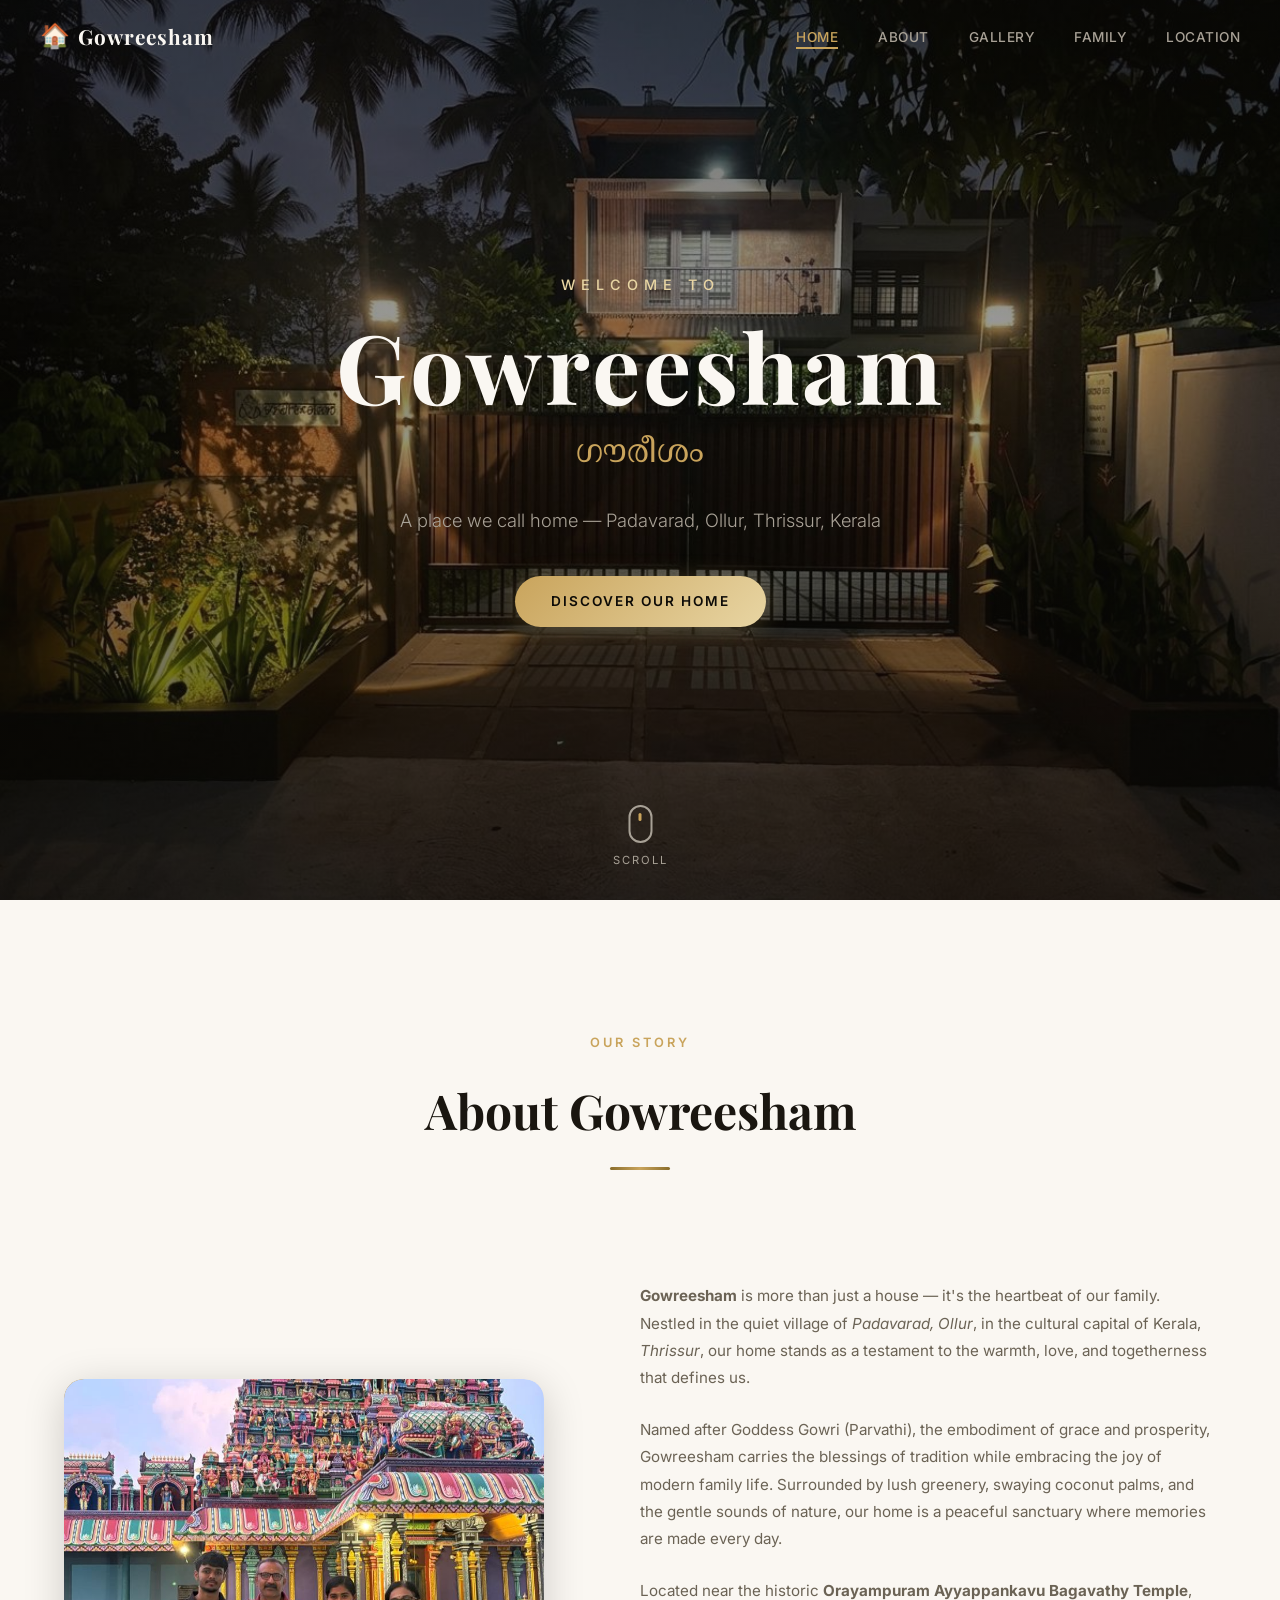
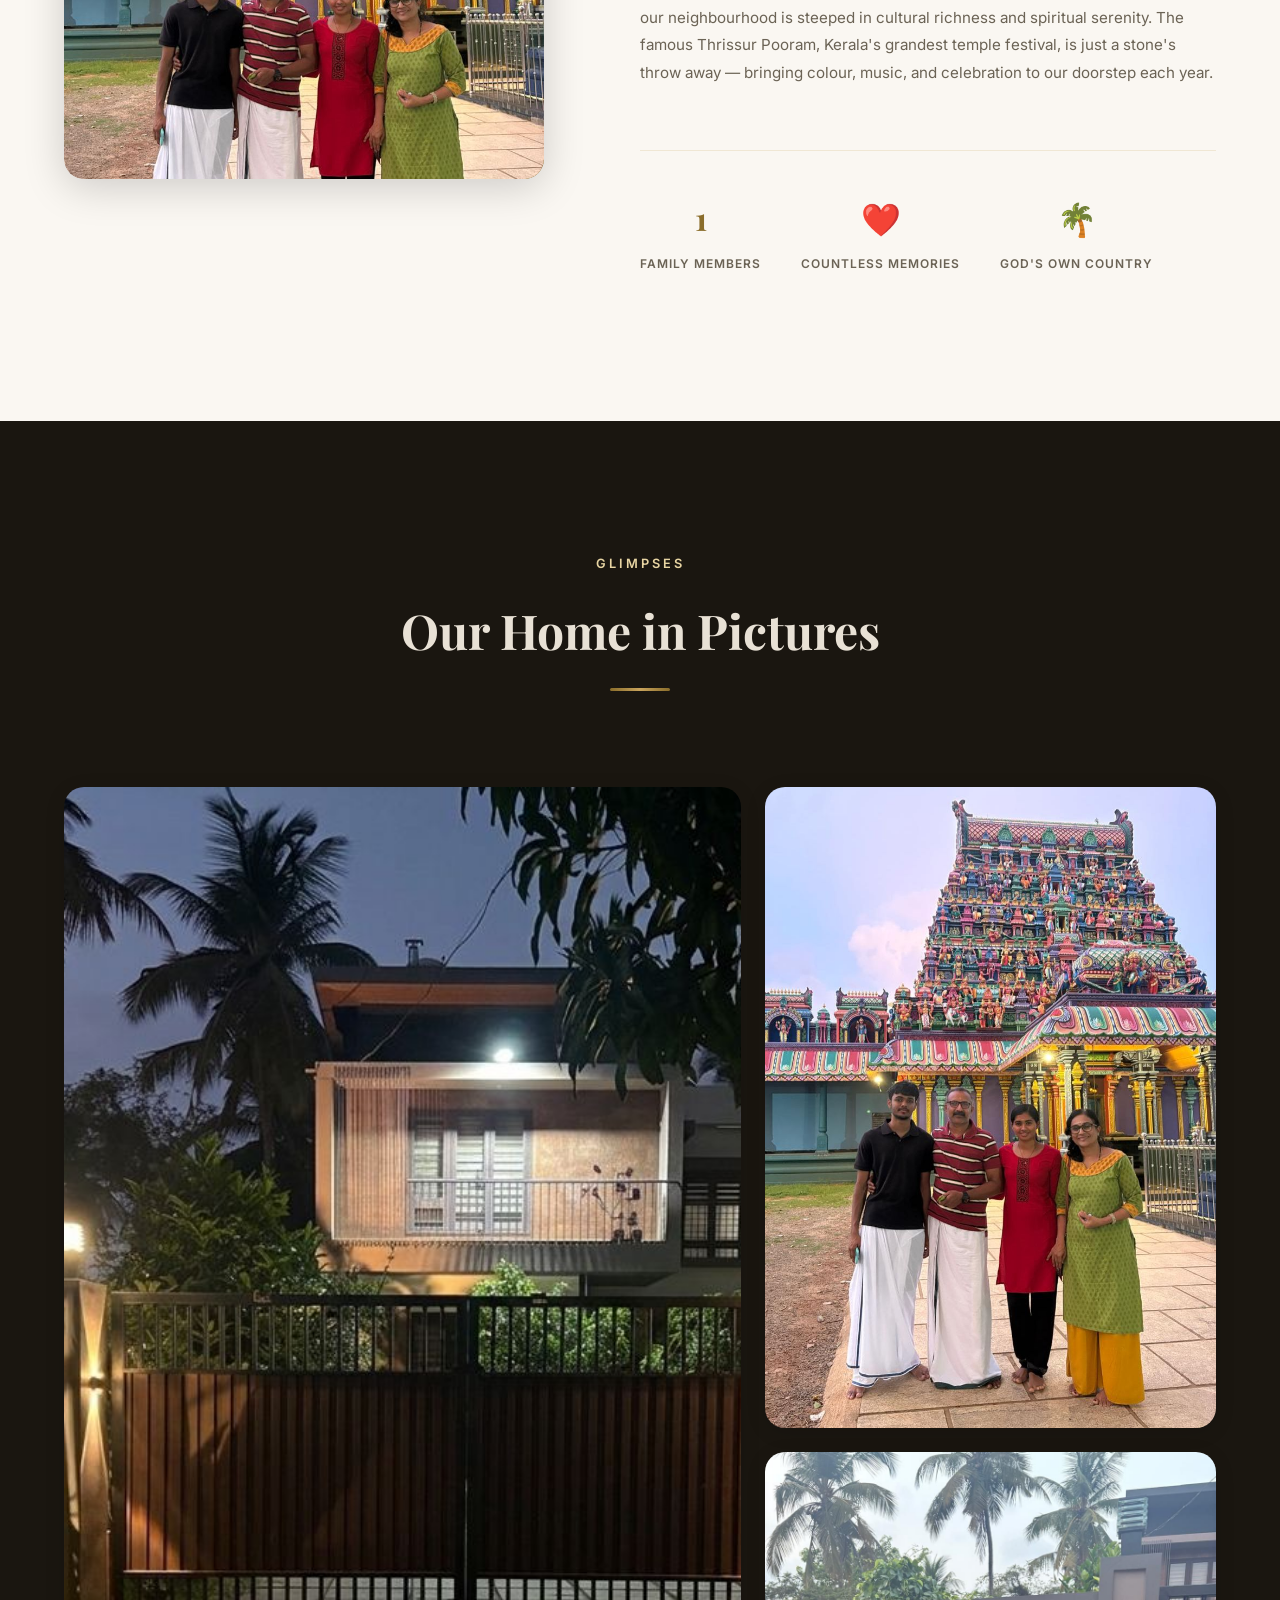
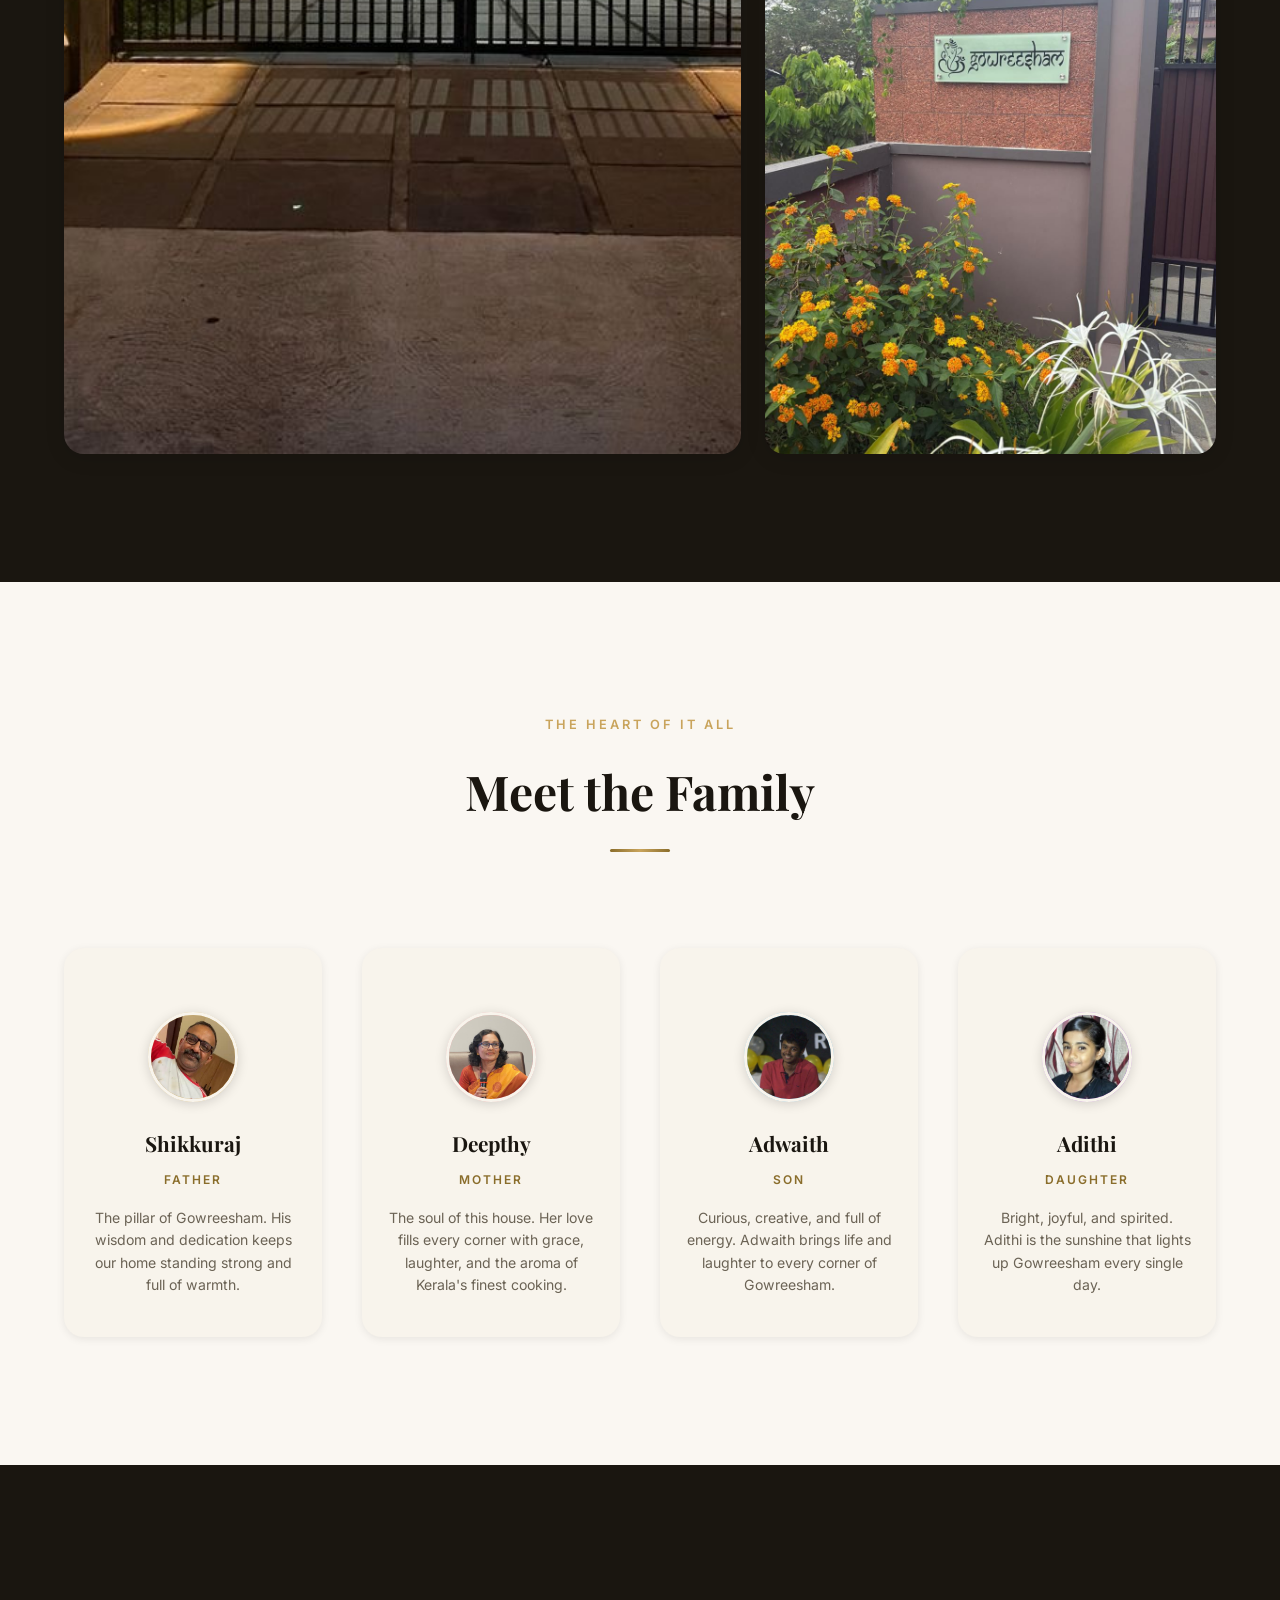
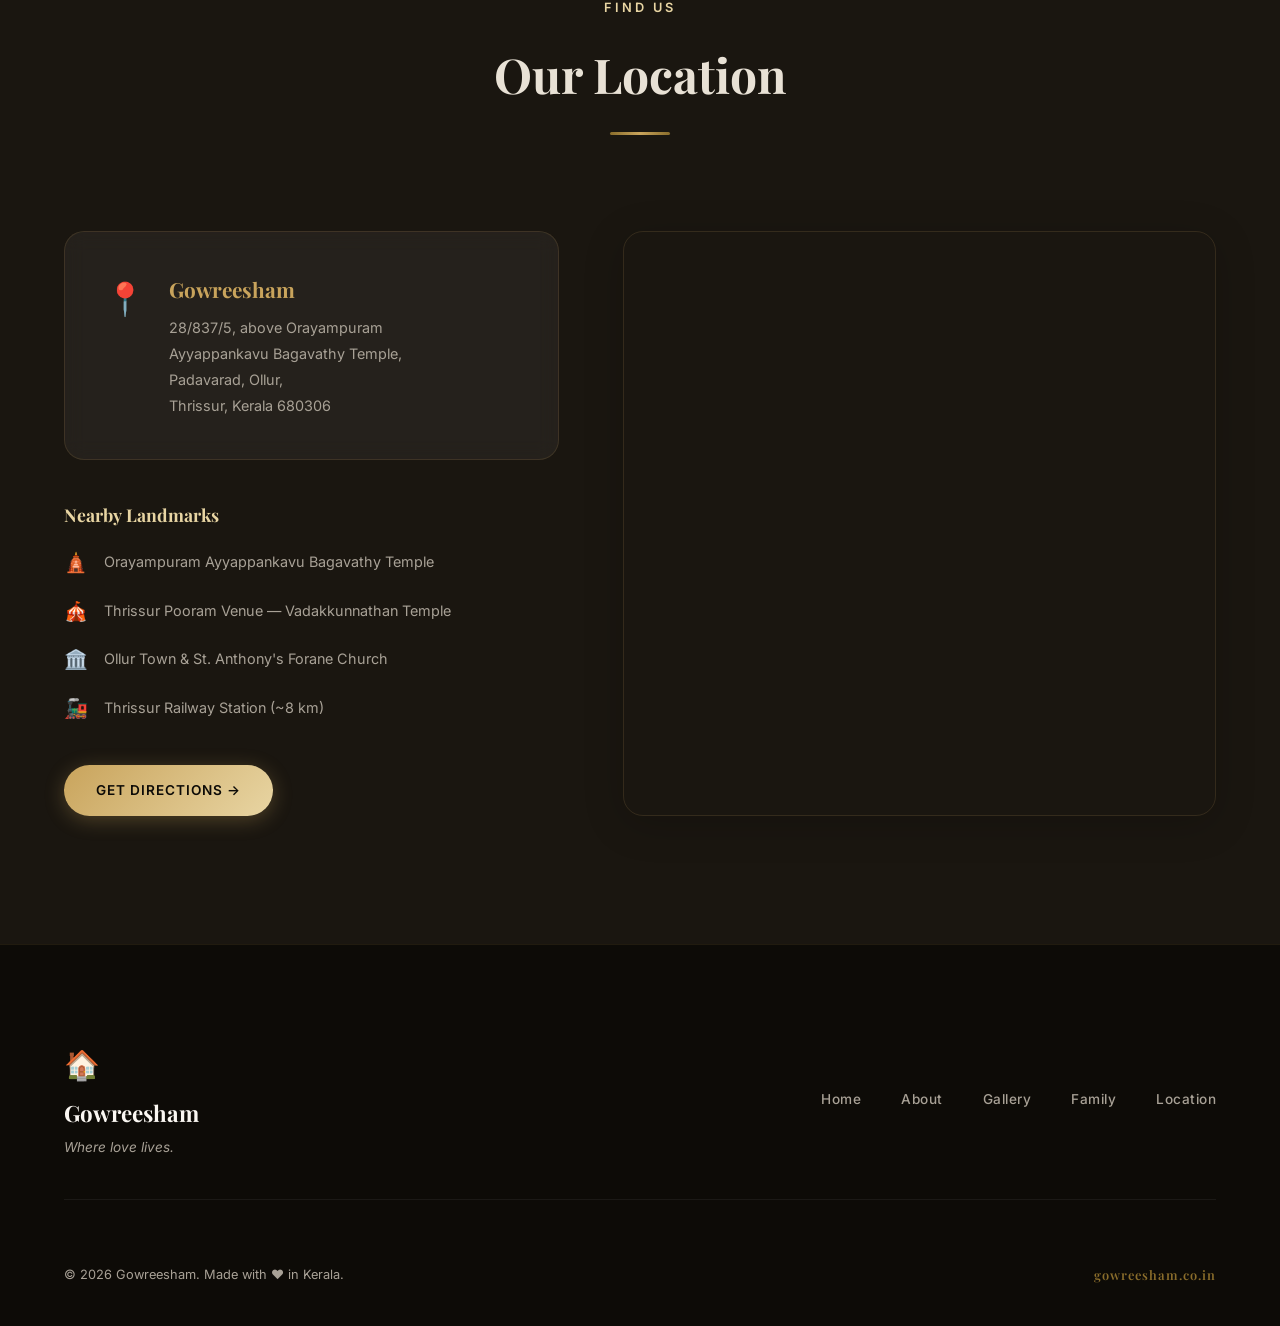
==== index.html @ a8f2795c "initial commit" ====
<!DOCTYPE html>
<html lang="en">
<head>
  <meta charset="UTF-8" />
  <meta name="viewport" content="width=device-width, initial-scale=1.0" />
  <title>Gowreesham — Our Home in Thrissur, Kerala</title>
  <meta name="description" content="Welcome to Gowreesham — the family home of Shikkuraj, Deepthy, Adwaith & Adithi, nestled in the serene village of Padavarad, Ollur, Thrissur, Kerala." />
  <meta name="keywords" content="Gowreesham, Thrissur, Kerala, family home, Padavarad, Ollur" />
  <meta property="og:title" content="Gowreesham — Our Home in Thrissur, Kerala" />
  <meta property="og:description" content="Welcome to Gowreesham — the family home of Shikkuraj, Deepthy, Adwaith & Adithi in Thrissur, Kerala." />
  <meta property="og:type" content="website" />
  <meta property="og:url" content="https://gowreesham.co.in" />
  <link rel="preconnect" href="https://fonts.googleapis.com" />
  <link rel="preconnect" href="https://fonts.gstatic.com" crossorigin />
  <link href="https://fonts.googleapis.com/css2?family=Playfair+Display:ital,wght@0,400;0,600;0,700;1,400&family=Inter:wght@300;400;500;600&family=Noto+Serif+Malayalam:wght@400;600;700&display=swap" rel="stylesheet" />
  <link rel="stylesheet" href="style.css" />
</head>
<body>

  <!-- ===================== NAVIGATION ===================== -->
  <nav id="main-nav" class="nav">
    <div class="nav__brand">
      <span class="nav__logo">🏠</span>
      <span class="nav__name">Gowreesham</span>
    </div>
    <button id="nav-toggle" class="nav__toggle" aria-label="Toggle navigation">
      <span></span><span></span><span></span>
    </button>
    <ul id="nav-links" class="nav__links">
      <li><a href="#home">Home</a></li>
      <li><a href="#about">About</a></li>
      <li><a href="#gallery">Gallery</a></li>
      <li><a href="#family">Family</a></li>
      <li><a href="#location">Location</a></li>
    </ul>
  </nav>

  <!-- ===================== HERO ===================== -->
  <section id="home" class="hero">
    <div class="hero__overlay"></div>
    <div class="hero__particles" id="particles"></div>
    <div class="hero__content">
      <p class="hero__pre-title">Welcome to</p>
      <h1 class="hero__title">
        <span class="hero__title-main">Gowreesham</span>
        <span class="hero__title-ml">ഗൗരീശം</span>
      </h1>
      <p class="hero__subtitle">A place we call home &mdash; Padavarad, Ollur, Thrissur, Kerala</p>
      <a href="#about" class="hero__cta" id="hero-cta">Discover Our Home</a>
    </div>
    <div class="hero__scroll-indicator">
      <div class="hero__scroll-mouse">
        <div class="hero__scroll-wheel"></div>
      </div>
      <span>Scroll</span>
    </div>
  </section>

  <!-- ===================== ABOUT ===================== -->
  <section id="about" class="about section">
    <div class="container">
      <div class="section__header">
        <span class="section__eyebrow">Our Story</span>
        <h2 class="section__title">About Gowreesham</h2>
        <div class="section__divider"><span></span></div>
      </div>
      <div class="about__grid">
        <div class="about__image-wrapper">
          <div class="about__image-frame">
            <img src="images/interior.png" alt="Interior of Gowreesham home" class="about__image" loading="lazy" />
          </div>
        </div>
        <div class="about__text">
          <p class="about__lead">
            <strong>Gowreesham</strong> is more than just a house — it's the heartbeat of our family. Nestled in the quiet village of <em>Padavarad, Ollur</em>, in the cultural capital of Kerala, <em>Thrissur</em>, our home stands as a testament to the warmth, love, and togetherness that defines us.
          </p>
          <p>
            Named after Goddess Gowri (Parvathi), the embodiment of grace and prosperity, Gowreesham carries the blessings of tradition while embracing the joy of modern family life. Surrounded by lush greenery, swaying coconut palms, and the gentle sounds of nature, our home is a peaceful sanctuary where memories are made every day.
          </p>
          <p>
            Located near the historic <strong>Orayampuram Ayyappankavu Bagavathy Temple</strong>, our neighbourhood is steeped in cultural richness and spiritual serenity. The famous Thrissur Pooram, Kerala's grandest temple festival, is just a stone's throw away — bringing colour, music, and celebration to our doorstep each year.
          </p>
          <div class="about__stats">
            <div class="about__stat">
              <span class="about__stat-number" data-count="4">0</span>
              <span class="about__stat-label">Family Members</span>
            </div>
            <div class="about__stat">
              <span class="about__stat-number">❤️</span>
              <span class="about__stat-label">Countless Memories</span>
            </div>
            <div class="about__stat">
              <span class="about__stat-number">🌴</span>
              <span class="about__stat-label">God's Own Country</span>
            </div>
          </div>
        </div>
      </div>
    </div>
  </section>

  <!-- ===================== GALLERY ===================== -->
  <section id="gallery" class="gallery section section--dark">
    <div class="container">
      <div class="section__header">
        <span class="section__eyebrow section__eyebrow--light">Glimpses</span>
        <h2 class="section__title section__title--light">Our Home in Pictures</h2>
        <div class="section__divider"><span></span></div>
      </div>
      <div class="gallery__grid">
        <div class="gallery__item gallery__item--large">
          <img src="images/hero.png" alt="Gowreesham exterior view" loading="lazy" />
          <div class="gallery__caption">
            <h3>The Welcome</h3>
            <p>Our home bathed in golden evening light</p>
          </div>
        </div>
        <div class="gallery__item">
          <img src="images/interior.png" alt="Warm interiors of Gowreesham" loading="lazy" />
          <div class="gallery__caption">
            <h3>Warmth Within</h3>
            <p>Where stories unfold by lamplight</p>
          </div>
        </div>
        <div class="gallery__item">
          <img src="images/garden.png" alt="The lush gardens of Gowreesham" loading="lazy" />
          <div class="gallery__caption">
            <h3>Our Garden</h3>
            <p>A little paradise in Kerala's greenery</p>
          </div>
        </div>
      </div>
    </div>
  </section>

  <!-- ===================== FAMILY ===================== -->
  <section id="family" class="family section">
    <div class="container">
      <div class="section__header">
        <span class="section__eyebrow">The Heart of It All</span>
        <h2 class="section__title">Meet the Family</h2>
        <div class="section__divider"><span></span></div>
      </div>
      <div class="family__grid">
        <div class="family__card" id="member-shikkuraj">
          <div class="family__avatar family__avatar--dad">
            <img src="images/shikkuraj.jpg" alt="Shikkuraj" class="family__photo" onerror="this.style.display='none'" onload="this.parentElement.querySelector('.family__emoji').style.display='none'" />
            <span class="family__emoji">👨</span>
          </div>
          <h3 class="family__name">Shikkuraj</h3>
          <span class="family__role">Father</span>
          <p class="family__desc">The pillar of Gowreesham. His wisdom and dedication keeps our home standing strong and full of warmth.</p>
        </div>
        <div class="family__card" id="member-deepthy">
          <div class="family__avatar family__avatar--mom">
            <img src="images/deepthy.jpg" alt="Deepthy" class="family__photo" onerror="this.style.display='none'" onload="this.parentElement.querySelector('.family__emoji').style.display='none'" />
            <span class="family__emoji">👩</span>
          </div>
          <h3 class="family__name">Deepthy</h3>
          <span class="family__role">Mother</span>
          <p class="family__desc">The soul of this house. Her love fills every corner with grace, laughter, and the aroma of Kerala's finest cooking.</p>
        </div>
        <div class="family__card" id="member-adwaith">
          <div class="family__avatar family__avatar--son">
            <img src="images/adwaith.jpg" alt="Adwaith" class="family__photo" onerror="this.style.display='none'" onload="this.parentElement.querySelector('.family__emoji').style.display='none'" />
            <span class="family__emoji">👦</span>
          </div>
          <h3 class="family__name">Adwaith</h3>
          <span class="family__role">Son</span>
          <p class="family__desc">Curious, creative, and full of energy. Adwaith brings life and laughter to every corner of Gowreesham.</p>
        </div>
        <div class="family__card" id="member-adithi">
          <div class="family__avatar family__avatar--daughter">
            <img src="images/adithi.jpg" alt="Adithi" class="family__photo" onerror="this.style.display='none'" onload="this.parentElement.querySelector('.family__emoji').style.display='none'" />
            <span class="family__emoji">👧</span>
          </div>
          <h3 class="family__name">Adithi</h3>
          <span class="family__role">Daughter</span>
          <p class="family__desc">Bright, joyful, and spirited. Adithi is the sunshine that lights up Gowreesham every single day.</p>
        </div>
      </div>
    </div>
  </section>

  <!-- ===================== LOCATION ===================== -->
  <section id="location" class="location section section--dark">
    <div class="container">
      <div class="section__header">
        <span class="section__eyebrow section__eyebrow--light">Find Us</span>
        <h2 class="section__title section__title--light">Our Location</h2>
        <div class="section__divider"><span></span></div>
      </div>
      <div class="location__grid">
        <div class="location__info">
          <div class="location__address-card">
            <div class="location__icon">📍</div>
            <div>
              <h3>Gowreesham</h3>
              <p>28/837/5, above Orayampuram<br/>Ayyappankavu Bagavathy Temple,<br/>Padavarad, Ollur,<br/>Thrissur, Kerala 680306</p>
            </div>
          </div>
          <div class="location__landmarks">
            <h4>Nearby Landmarks</h4>
            <ul>
              <li>
                <span class="location__landmark-icon">🛕</span>
                <span>Orayampuram Ayyappankavu Bagavathy Temple</span>
              </li>
              <li>
                <span class="location__landmark-icon">🎪</span>
                <span>Thrissur Pooram Venue — Vadakkunnathan Temple</span>
              </li>
              <li>
                <span class="location__landmark-icon">🏛️</span>
                <span>Ollur Town &amp; St. Anthony's Forane Church</span>
              </li>
              <li>
                <span class="location__landmark-icon">🚂</span>
                <span>Thrissur Railway Station (~8 km)</span>
              </li>
            </ul>
          </div>
          <a href="https://maps.app.goo.gl/qQz4K2kpyGpWbKSN6?g_st=ic" target="_blank" rel="noopener noreferrer" class="location__directions-btn" id="directions-btn">
            Get Directions →
          </a>
        </div>
        <div class="location__map-wrapper">
          <iframe
            id="map-iframe"
            src="https://www.google.com/maps/embed?pb=!1m18!1m12!1m3!1d3920!2d76.2!3d10.45!2m3!1f0!2f0!3f0!3m2!1i1024!2i768!4f13.1!3m3!1m2!1s0x3ba7f1001ca16a8d%3A0xb896c08dcd5207ba!2sGowreesham!5e0!3m2!1sen!2sin!4v1700000000000"
            width="100%"
            height="100%"
            style="border:0;"
            allowfullscreen=""
            loading="lazy"
            referrerpolicy="no-referrer-when-downgrade"
            title="Gowreesham location on Google Maps">
          </iframe>
        </div>
      </div>
    </div>
  </section>

  <!-- ===================== FOOTER ===================== -->
  <footer class="footer" id="footer">
    <div class="container">
      <div class="footer__top">
        <div class="footer__brand">
          <span class="footer__logo">🏠</span>
          <span class="footer__name">Gowreesham</span>
          <p class="footer__tagline">Where love lives.</p>
        </div>
        <div class="footer__links">
          <a href="#home">Home</a>
          <a href="#about">About</a>
          <a href="#gallery">Gallery</a>
          <a href="#family">Family</a>
          <a href="#location">Location</a>
        </div>
      </div>
      <div class="footer__bottom">
        <p>&copy; 2026 Gowreesham. Made with ❤️ in Kerala.</p>
        <p class="footer__domain">gowreesham.co.in</p>
      </div>
    </div>
  </footer>

  <script src="script.js"></script>
</body>
</html>
---- style.css ----
/* ============================================
   GOWREESHAM — Design System & Global Styles
   ============================================ */

:root {
  /* Colors — warm earthy Kerala-inspired palette */
  --color-bg-primary: #0d0b07;
  --color-bg-secondary: #1a1610;
  --color-bg-card: #1f1b14;
  --color-bg-light: #faf7f2;
  --color-bg-light-alt: #f3efe7;

  --color-gold: #c9a45c;
  --color-gold-light: #e8d5a3;
  --color-gold-dark: #8a6d2b;
  --color-terracotta: #c25a3c;
  --color-emerald: #2d6a4f;
  --color-emerald-light: #40916c;
  --color-cream: #faf7f2;
  --color-warm-white: #f8f4ec;
  --color-text-dark: #1a1610;
  --color-text-muted: #6b6355;
  --color-text-light: #e8e1d5;
  --color-text-light-muted: #a8a196;

  /* Typography */
  --font-display: 'Playfair Display', 'Georgia', serif;
  --font-body: 'Inter', -apple-system, BlinkMacSystemFont, sans-serif;
  --font-malayalam: 'Noto Serif Malayalam', serif;

  /* Spacing */
  --space-xs: 0.5rem;
  --space-sm: 1rem;
  --space-md: 1.5rem;
  --space-lg: 2.5rem;
  --space-xl: 4rem;
  --space-2xl: 6rem;
  --space-3xl: 8rem;

  /* Border radius */
  --radius-sm: 8px;
  --radius-md: 12px;
  --radius-lg: 20px;
  --radius-xl: 30px;

  /* Shadows */
  --shadow-sm: 0 2px 8px rgba(0, 0, 0, 0.08);
  --shadow-md: 0 4px 20px rgba(0, 0, 0, 0.12);
  --shadow-lg: 0 8px 40px rgba(0, 0, 0, 0.18);
  --shadow-glow: 0 0 40px rgba(201, 164, 92, 0.15);

  /* Transitions */
  --ease-out-expo: cubic-bezier(0.16, 1, 0.3, 1);
  --ease-out-quart: cubic-bezier(0.25, 1, 0.5, 1);
  --transition-base: 0.3s var(--ease-out-quart);
  --transition-slow: 0.6s var(--ease-out-expo);
}

/* ============================================
   RESET & BASE
   ============================================ */

*, *::before, *::after {
  margin: 0;
  padding: 0;
  box-sizing: border-box;
}

html {
  scroll-behavior: smooth;
  scroll-padding-top: 80px;
}

body {
  font-family: var(--font-body);
  font-weight: 400;
  line-height: 1.7;
  color: var(--color-text-dark);
  background-color: var(--color-bg-light);
  overflow-x: hidden;
  -webkit-font-smoothing: antialiased;
  -moz-osx-font-smoothing: grayscale;
}

img {
  max-width: 100%;
  height: auto;
  display: block;
}

a {
  color: inherit;
  text-decoration: none;
}

ul { list-style: none; }

.container {
  max-width: 1200px;
  margin: 0 auto;
  padding: 0 var(--space-md);
}

.section {
  padding: var(--space-3xl) 0;
  position: relative;
}

.section--dark {
  background-color: var(--color-bg-secondary);
  color: var(--color-text-light);
}

/* ============================================
   SECTION HEADERS
   ============================================ */

.section__header {
  text-align: center;
  margin-bottom: var(--space-2xl);
}

.section__eyebrow {
  display: inline-block;
  font-family: var(--font-body);
  font-size: 0.8rem;
  font-weight: 600;
  letter-spacing: 3px;
  text-transform: uppercase;
  color: var(--color-gold);
  margin-bottom: var(--space-sm);
}

.section__eyebrow--light {
  color: var(--color-gold-light);
}

.section__title {
  font-family: var(--font-display);
  font-size: clamp(2rem, 4vw, 3rem);
  font-weight: 700;
  color: var(--color-text-dark);
  margin-bottom: var(--space-sm);
}

.section__title--light {
  color: var(--color-text-light);
}

.section__divider {
  display: flex;
  justify-content: center;
  margin-top: var(--space-sm);
}

.section__divider span {
  display: block;
  width: 60px;
  height: 3px;
  background: linear-gradient(90deg, var(--color-gold-dark), var(--color-gold), var(--color-gold-dark));
  border-radius: 2px;
}

/* ============================================
   NAVIGATION
   ============================================ */

.nav {
  position: fixed;
  top: 0;
  left: 0;
  right: 0;
  z-index: 1000;
  display: flex;
  align-items: center;
  justify-content: space-between;
  padding: var(--space-sm) var(--space-lg);
  transition: background var(--transition-base), box-shadow var(--transition-base), padding var(--transition-base);
}

.nav--scrolled {
  background: rgba(13, 11, 7, 0.92);
  backdrop-filter: blur(20px);
  -webkit-backdrop-filter: blur(20px);
  box-shadow: 0 1px 30px rgba(0, 0, 0, 0.3);
  padding: 0.6rem var(--space-lg);
}

.nav__brand {
  display: flex;
  align-items: center;
  gap: var(--space-xs);
}

.nav__logo {
  font-size: 1.5rem;
}

.nav__name {
  font-family: var(--font-display);
  font-size: 1.3rem;
  font-weight: 700;
  color: var(--color-cream);
  letter-spacing: 1px;
}

.nav__links {
  display: flex;
  gap: var(--space-lg);
}

.nav__links a {
  font-size: 0.85rem;
  font-weight: 500;
  color: var(--color-text-light-muted);
  letter-spacing: 0.5px;
  text-transform: uppercase;
  transition: color var(--transition-base);
  position: relative;
}

.nav__links a::after {
  content: '';
  position: absolute;
  bottom: -4px;
  left: 0;
  width: 0;
  height: 2px;
  background: var(--color-gold);
  transition: width var(--transition-base);
}

.nav__links a:hover,
.nav__links a.active {
  color: var(--color-gold);
}

.nav__links a:hover::after,
.nav__links a.active::after {
  width: 100%;
}

.nav__toggle {
  display: none;
  flex-direction: column;
  gap: 5px;
  background: none;
  border: none;
  cursor: pointer;
  padding: 5px;
}

.nav__toggle span {
  display: block;
  width: 24px;
  height: 2px;
  background: var(--color-cream);
  transition: var(--transition-base);
  border-radius: 2px;
}

/* ============================================
   HERO
   ============================================ */

.hero {
  position: relative;
  min-height: 100vh;
  display: flex;
  align-items: center;
  justify-content: center;
  overflow: hidden;
  background:
    url('images/hero.png') center/cover no-repeat;
}

.hero__overlay {
  position: absolute;
  inset: 0;
  background: linear-gradient(
    180deg,
    rgba(13, 11, 7, 0.6) 0%,
    rgba(13, 11, 7, 0.4) 40%,
    rgba(13, 11, 7, 0.7) 100%
  );
  z-index: 1;
}

.hero__particles {
  position: absolute;
  inset: 0;
  z-index: 2;
  pointer-events: none;
}

.hero__content {
  position: relative;
  z-index: 3;
  text-align: center;
  padding: var(--space-lg);
}

.hero__pre-title {
  font-family: var(--font-body);
  font-size: 0.9rem;
  font-weight: 500;
  letter-spacing: 6px;
  text-transform: uppercase;
  color: var(--color-gold-light);
  margin-bottom: var(--space-sm);
  opacity: 0;
  transform: translateY(30px);
  animation: fadeInUp 0.8s var(--ease-out-expo) 0.3s forwards;
}

.hero__title {
  margin-bottom: var(--space-md);
}

.hero__title-main {
  display: block;
  font-family: var(--font-display);
  font-size: clamp(3rem, 8vw, 6rem);
  font-weight: 700;
  color: var(--color-cream);
  letter-spacing: 3px;
  line-height: 1.1;
  opacity: 0;
  transform: translateY(40px);
  animation: fadeInUp 1s var(--ease-out-expo) 0.5s forwards;
  text-shadow: 0 4px 30px rgba(0, 0, 0, 0.3);
}

.hero__title-ml {
  display: block;
  font-family: var(--font-malayalam);
  font-size: clamp(1.2rem, 3vw, 2rem);
  font-weight: 400;
  color: var(--color-gold);
  margin-top: var(--space-xs);
  opacity: 0;
  transform: translateY(30px);
  animation: fadeInUp 0.8s var(--ease-out-expo) 0.7s forwards;
}

.hero__subtitle {
  font-family: var(--font-body);
  font-size: clamp(0.95rem, 1.5vw, 1.15rem);
  font-weight: 300;
  color: var(--color-text-light-muted);
  max-width: 500px;
  margin: 0 auto var(--space-lg);
  opacity: 0;
  transform: translateY(30px);
  animation: fadeInUp 0.8s var(--ease-out-expo) 0.9s forwards;
}

.hero__cta {
  display: inline-block;
  padding: 14px 36px;
  font-family: var(--font-body);
  font-size: 0.85rem;
  font-weight: 600;
  letter-spacing: 2px;
  text-transform: uppercase;
  color: var(--color-bg-primary);
  background: linear-gradient(135deg, var(--color-gold), var(--color-gold-light));
  border-radius: var(--radius-xl);
  transition: transform var(--transition-base), box-shadow var(--transition-base);
  opacity: 0;
  transform: translateY(30px);
  animation: fadeInUp 0.8s var(--ease-out-expo) 1.1s forwards;
  box-shadow: 0 4px 25px rgba(201, 164, 92, 0.3);
}

.hero__cta:hover {
  transform: translateY(-3px) scale(1.03);
  box-shadow: 0 8px 40px rgba(201, 164, 92, 0.5);
}

.hero__scroll-indicator {
  position: absolute;
  bottom: 30px;
  left: 50%;
  transform: translateX(-50%);
  z-index: 3;
  display: flex;
  flex-direction: column;
  align-items: center;
  gap: 8px;
  opacity: 0;
  animation: fadeIn 1s var(--ease-out-expo) 1.5s forwards;
}

.hero__scroll-indicator span {
  font-size: 0.7rem;
  letter-spacing: 2px;
  text-transform: uppercase;
  color: var(--color-text-light-muted);
}

.hero__scroll-mouse {
  width: 24px;
  height: 38px;
  border: 2px solid var(--color-text-light-muted);
  border-radius: 12px;
  display: flex;
  justify-content: center;
  padding-top: 6px;
}

.hero__scroll-wheel {
  width: 3px;
  height: 8px;
  background: var(--color-gold);
  border-radius: 2px;
  animation: scrollWheel 1.8s ease-in-out infinite;
}

/* ============================================
   ABOUT
   ============================================ */

.about__grid {
  display: grid;
  grid-template-columns: 1fr 1.2fr;
  gap: var(--space-2xl);
  align-items: center;
}

.about__image-wrapper {
  position: relative;
}

.about__image-frame {
  position: relative;
  border-radius: var(--radius-lg);
  overflow: hidden;
  box-shadow: var(--shadow-lg);
}

.about__image-frame::before {
  content: '';
  position: absolute;
  inset: -3px;
  background: linear-gradient(135deg, var(--color-gold), transparent, var(--color-gold-dark));
  border-radius: calc(var(--radius-lg) + 3px);
  z-index: -1;
}

.about__image {
  width: 100%;
  height: 400px;
  object-fit: cover;
  border-radius: var(--radius-lg);
  transition: transform var(--transition-slow);
}

.about__image-frame:hover .about__image {
  transform: scale(1.05);
}

.about__text {
  padding: var(--space-sm) 0;
}

.about__lead {
  font-size: 1.1rem;
  line-height: 1.8;
  margin-bottom: var(--space-md);
  color: var(--color-text-dark);
}

.about__text p {
  font-size: 0.95rem;
  line-height: 1.8;
  color: var(--color-text-muted);
  margin-bottom: var(--space-md);
}

.about__stats {
  display: flex;
  gap: var(--space-lg);
  margin-top: var(--space-xl);
  padding-top: var(--space-lg);
  border-top: 1px solid rgba(201, 164, 92, 0.2);
}

.about__stat {
  text-align: center;
}

.about__stat-number {
  display: block;
  font-family: var(--font-display);
  font-size: 2rem;
  font-weight: 700;
  color: var(--color-gold-dark);
  margin-bottom: 4px;
}

.about__stat-label {
  font-size: 0.75rem;
  font-weight: 600;
  text-transform: uppercase;
  letter-spacing: 1px;
  color: var(--color-text-muted);
}

/* ============================================
   GALLERY
   ============================================ */

.gallery__grid {
  display: grid;
  grid-template-columns: 1.5fr 1fr;
  grid-template-rows: auto auto;
  gap: var(--space-md);
}

.gallery__item {
  position: relative;
  border-radius: var(--radius-lg);
  overflow: hidden;
  cursor: pointer;
  box-shadow: var(--shadow-md);
}

.gallery__item--large {
  grid-row: 1 / 3;
}

.gallery__item img {
  width: 100%;
  height: 100%;
  object-fit: cover;
  transition: transform var(--transition-slow);
}

.gallery__item:hover img {
  transform: scale(1.08);
}

.gallery__caption {
  position: absolute;
  bottom: 0;
  left: 0;
  right: 0;
  padding: var(--space-lg) var(--space-md);
  background: linear-gradient(transparent, rgba(13, 11, 7, 0.85));
  transform: translateY(10px);
  opacity: 0;
  transition: transform var(--transition-base), opacity var(--transition-base);
}

.gallery__item:hover .gallery__caption {
  transform: translateY(0);
  opacity: 1;
}

.gallery__caption h3 {
  font-family: var(--font-display);
  font-size: 1.3rem;
  color: var(--color-cream);
  margin-bottom: 4px;
}

.gallery__caption p {
  font-size: 0.85rem;
  color: var(--color-text-light-muted);
}

/* ============================================
   FAMILY
   ============================================ */

.family__grid {
  display: grid;
  grid-template-columns: repeat(4, 1fr);
  gap: var(--space-lg);
}

.family__card {
  background: var(--color-warm-white);
  border-radius: var(--radius-lg);
  padding: var(--space-xl) var(--space-md) var(--space-lg);
  text-align: center;
  box-shadow: var(--shadow-sm);
  transition: transform var(--transition-base), box-shadow var(--transition-base);
  position: relative;
  overflow: hidden;
}

.family__card::before {
  content: '';
  position: absolute;
  top: 0;
  left: 0;
  right: 0;
  height: 4px;
  background: linear-gradient(90deg, var(--color-gold), var(--color-terracotta));
  transform: scaleX(0);
  transform-origin: left;
  transition: transform var(--transition-base);
}

.family__card:hover::before {
  transform: scaleX(1);
}

.family__card:hover {
  transform: translateY(-8px);
  box-shadow: var(--shadow-lg), var(--shadow-glow);
}

.family__avatar {
  width: 90px;
  height: 90px;
  border-radius: 50%;
  display: flex;
  align-items: center;
  justify-content: center;
  margin: 0 auto var(--space-md);
  font-size: 2.5rem;
  position: relative;
}

.family__avatar--dad {
  background: linear-gradient(135deg, #e8d5a3, #c9a45c);
}

.family__avatar--mom {
  background: linear-gradient(135deg, #f0c4c4, #e88e8e);
}

.family__avatar--son {
  background: linear-gradient(135deg, #a3d5e8, #5ca4c9);
}

.family__avatar--daughter {
  background: linear-gradient(135deg, #d5a3e8, #a45cc9);
}

.family__photo {
  position: absolute;
  inset: 0;
  width: 100%;
  height: 100%;
  object-fit: cover;
  border-radius: 50%;
  z-index: 2;
  border: 3px solid var(--color-warm-white);
  box-shadow: 0 2px 12px rgba(0, 0, 0, 0.15);
  transition: transform var(--transition-base), box-shadow var(--transition-base);
}

.family__card:hover .family__photo {
  transform: scale(1.06);
  box-shadow: 0 4px 20px rgba(201, 164, 92, 0.35);
}

.family__emoji {
  position: relative;
  z-index: 1;
}

.family__name {
  font-family: var(--font-display);
  font-size: 1.3rem;
  font-weight: 700;
  color: var(--color-text-dark);
  margin-bottom: 4px;
}

.family__role {
  display: inline-block;
  font-size: 0.75rem;
  font-weight: 600;
  letter-spacing: 2px;
  text-transform: uppercase;
  color: var(--color-gold-dark);
  margin-bottom: var(--space-sm);
}

.family__desc {
  font-size: 0.88rem;
  line-height: 1.6;
  color: var(--color-text-muted);
}

/* ============================================
   LOCATION
   ============================================ */

.location__grid {
  display: grid;
  grid-template-columns: 1fr 1.2fr;
  gap: var(--space-xl);
  align-items: stretch;
}

.location__info {
  display: flex;
  flex-direction: column;
  gap: var(--space-lg);
}

.location__address-card {
  display: flex;
  gap: var(--space-md);
  padding: var(--space-lg);
  background: rgba(255, 255, 255, 0.05);
  border: 1px solid rgba(201, 164, 92, 0.15);
  border-radius: var(--radius-lg);
  backdrop-filter: blur(10px);
}

.location__icon {
  font-size: 2rem;
  flex-shrink: 0;
}

.location__address-card h3 {
  font-family: var(--font-display);
  font-size: 1.3rem;
  color: var(--color-gold);
  margin-bottom: var(--space-xs);
}

.location__address-card p {
  font-size: 0.9rem;
  line-height: 1.8;
  color: var(--color-text-light-muted);
}

.location__landmarks h4 {
  font-family: var(--font-display);
  font-size: 1.1rem;
  color: var(--color-gold-light);
  margin-bottom: var(--space-sm);
}

.location__landmarks ul {
  display: flex;
  flex-direction: column;
  gap: var(--space-sm);
}

.location__landmarks li {
  display: flex;
  align-items: center;
  gap: var(--space-sm);
  font-size: 0.9rem;
  color: var(--color-text-light-muted);
}

.location__landmark-icon {
  font-size: 1.2rem;
  flex-shrink: 0;
}

.location__directions-btn {
  display: inline-flex;
  align-items: center;
  gap: var(--space-xs);
  align-self: flex-start;
  padding: 14px 32px;
  font-size: 0.85rem;
  font-weight: 600;
  letter-spacing: 1px;
  text-transform: uppercase;
  color: var(--color-bg-primary);
  background: linear-gradient(135deg, var(--color-gold), var(--color-gold-light));
  border-radius: var(--radius-xl);
  transition: transform var(--transition-base), box-shadow var(--transition-base);
  box-shadow: 0 4px 20px rgba(201, 164, 92, 0.3);
}

.location__directions-btn:hover {
  transform: translateY(-3px);
  box-shadow: 0 8px 35px rgba(201, 164, 92, 0.5);
}

.location__map-wrapper {
  border-radius: var(--radius-lg);
  overflow: hidden;
  min-height: 400px;
  box-shadow: var(--shadow-lg);
  border: 1px solid rgba(201, 164, 92, 0.15);
}

.location__map-wrapper iframe {
  display: block;
  width: 100%;
  height: 100%;
  min-height: 400px;
}

/* ============================================
   FOOTER
   ============================================ */

.footer {
  background: var(--color-bg-primary);
  color: var(--color-text-light-muted);
  padding: var(--space-2xl) 0 var(--space-lg);
  border-top: 1px solid rgba(201, 164, 92, 0.1);
}

.footer__top {
  display: flex;
  align-items: center;
  justify-content: space-between;
  margin-bottom: var(--space-xl);
  padding-bottom: var(--space-lg);
  border-bottom: 1px solid rgba(255, 255, 255, 0.06);
}

.footer__brand {
  display: flex;
  flex-direction: column;
  gap: 4px;
}

.footer__logo {
  font-size: 1.8rem;
}

.footer__name {
  font-family: var(--font-display);
  font-size: 1.4rem;
  font-weight: 700;
  color: var(--color-cream);
}

.footer__tagline {
  font-size: 0.85rem;
  font-style: italic;
  color: var(--color-text-light-muted);
}

.footer__links {
  display: flex;
  gap: var(--space-lg);
}

.footer__links a {
  font-size: 0.85rem;
  font-weight: 500;
  color: var(--color-text-light-muted);
  transition: color var(--transition-base);
  letter-spacing: 0.5px;
}

.footer__links a:hover {
  color: var(--color-gold);
}

.footer__bottom {
  display: flex;
  justify-content: space-between;
  align-items: center;
}

.footer__bottom p {
  font-size: 0.8rem;
}

.footer__domain {
  font-family: var(--font-display);
  font-weight: 600;
  color: var(--color-gold-dark);
  letter-spacing: 1px;
}

/* ============================================
   ANIMATIONS
   ============================================ */

@keyframes fadeInUp {
  from {
    opacity: 0;
    transform: translateY(30px);
  }
  to {
    opacity: 1;
    transform: translateY(0);
  }
}

@keyframes fadeIn {
  from { opacity: 0; }
  to { opacity: 1; }
}

@keyframes scrollWheel {
  0% {
    opacity: 1;
    transform: translateY(0);
  }
  100% {
    opacity: 0;
    transform: translateY(12px);
  }
}

/* Intersection Observer reveal animations */
.reveal {
  opacity: 0;
  transform: translateY(40px);
  transition: opacity 0.8s var(--ease-out-expo), transform 0.8s var(--ease-out-expo);
}

.reveal--visible {
  opacity: 1;
  transform: translateY(0);
}

.reveal--delay-1 { transition-delay: 0.1s; }
.reveal--delay-2 { transition-delay: 0.2s; }
.reveal--delay-3 { transition-delay: 0.3s; }
.reveal--delay-4 { transition-delay: 0.4s; }

/* Floating particles */
.particle {
  position: absolute;
  width: 4px;
  height: 4px;
  background: var(--color-gold);
  border-radius: 50%;
  opacity: 0;
  animation: floatParticle linear infinite;
}

@keyframes floatParticle {
  0% {
    opacity: 0;
    transform: translateY(0) scale(0);
  }
  10% {
    opacity: 0.6;
    transform: scale(1);
  }
  90% {
    opacity: 0.2;
  }
  100% {
    opacity: 0;
    transform: translateY(-100vh) scale(0);
  }
}

/* ============================================
   RESPONSIVE — Tablet
   ============================================ */

@media (max-width: 1024px) {
  .about__grid {
    grid-template-columns: 1fr;
    gap: var(--space-xl);
  }

  .about__image {
    height: 320px;
  }

  .family__grid {
    grid-template-columns: repeat(2, 1fr);
  }

  .gallery__grid {
    grid-template-columns: 1fr 1fr;
    grid-template-rows: auto;
  }

  .gallery__item--large {
    grid-row: auto;
  }

  .location__grid {
    grid-template-columns: 1fr;
    gap: var(--space-xl);
  }
}

/* ============================================
   RESPONSIVE — Mobile
   ============================================ */

@media (max-width: 768px) {
  .section {
    padding: var(--space-2xl) 0;
  }

  .nav__toggle {
    display: flex;
    z-index: 1001;
  }

  .nav__links {
    position: fixed;
    top: 0;
    right: 0;
    width: 280px;
    height: 100vh;
    flex-direction: column;
    background: rgba(13, 11, 7, 0.97);
    backdrop-filter: blur(20px);
    padding: 100px var(--space-xl) var(--space-xl);
    gap: var(--space-md);
    transform: translateX(100%);
    transition: transform var(--transition-base);
  }

  .nav__links--open {
    transform: translateX(0);
  }

  .nav__toggle--active span:nth-child(1) {
    transform: rotate(45deg) translate(5px, 5px);
  }

  .nav__toggle--active span:nth-child(2) {
    opacity: 0;
  }

  .nav__toggle--active span:nth-child(3) {
    transform: rotate(-45deg) translate(5px, -5px);
  }

  .family__grid {
    grid-template-columns: 1fr;
    max-width: 400px;
    margin: 0 auto;
  }

  .gallery__grid {
    grid-template-columns: 1fr;
  }

  .about__stats {
    flex-direction: column;
    align-items: center;
    gap: var(--space-md);
  }

  .footer__top {
    flex-direction: column;
    align-items: flex-start;
    gap: var(--space-lg);
  }

  .footer__links {
    flex-wrap: wrap;
    gap: var(--space-sm) var(--space-md);
  }

  .footer__bottom {
    flex-direction: column;
    gap: var(--space-xs);
    text-align: center;
  }

  .hero__scroll-indicator {
    display: none;
  }
}

@media (max-width: 480px) {
  .nav {
    padding: var(--space-xs) var(--space-sm);
  }

  .hero__title-main {
    font-size: 2.5rem;
  }

  .hero__title-ml {
    font-size: 1rem;
  }

  .location__address-card {
    flex-direction: column;
    text-align: center;
  }
}
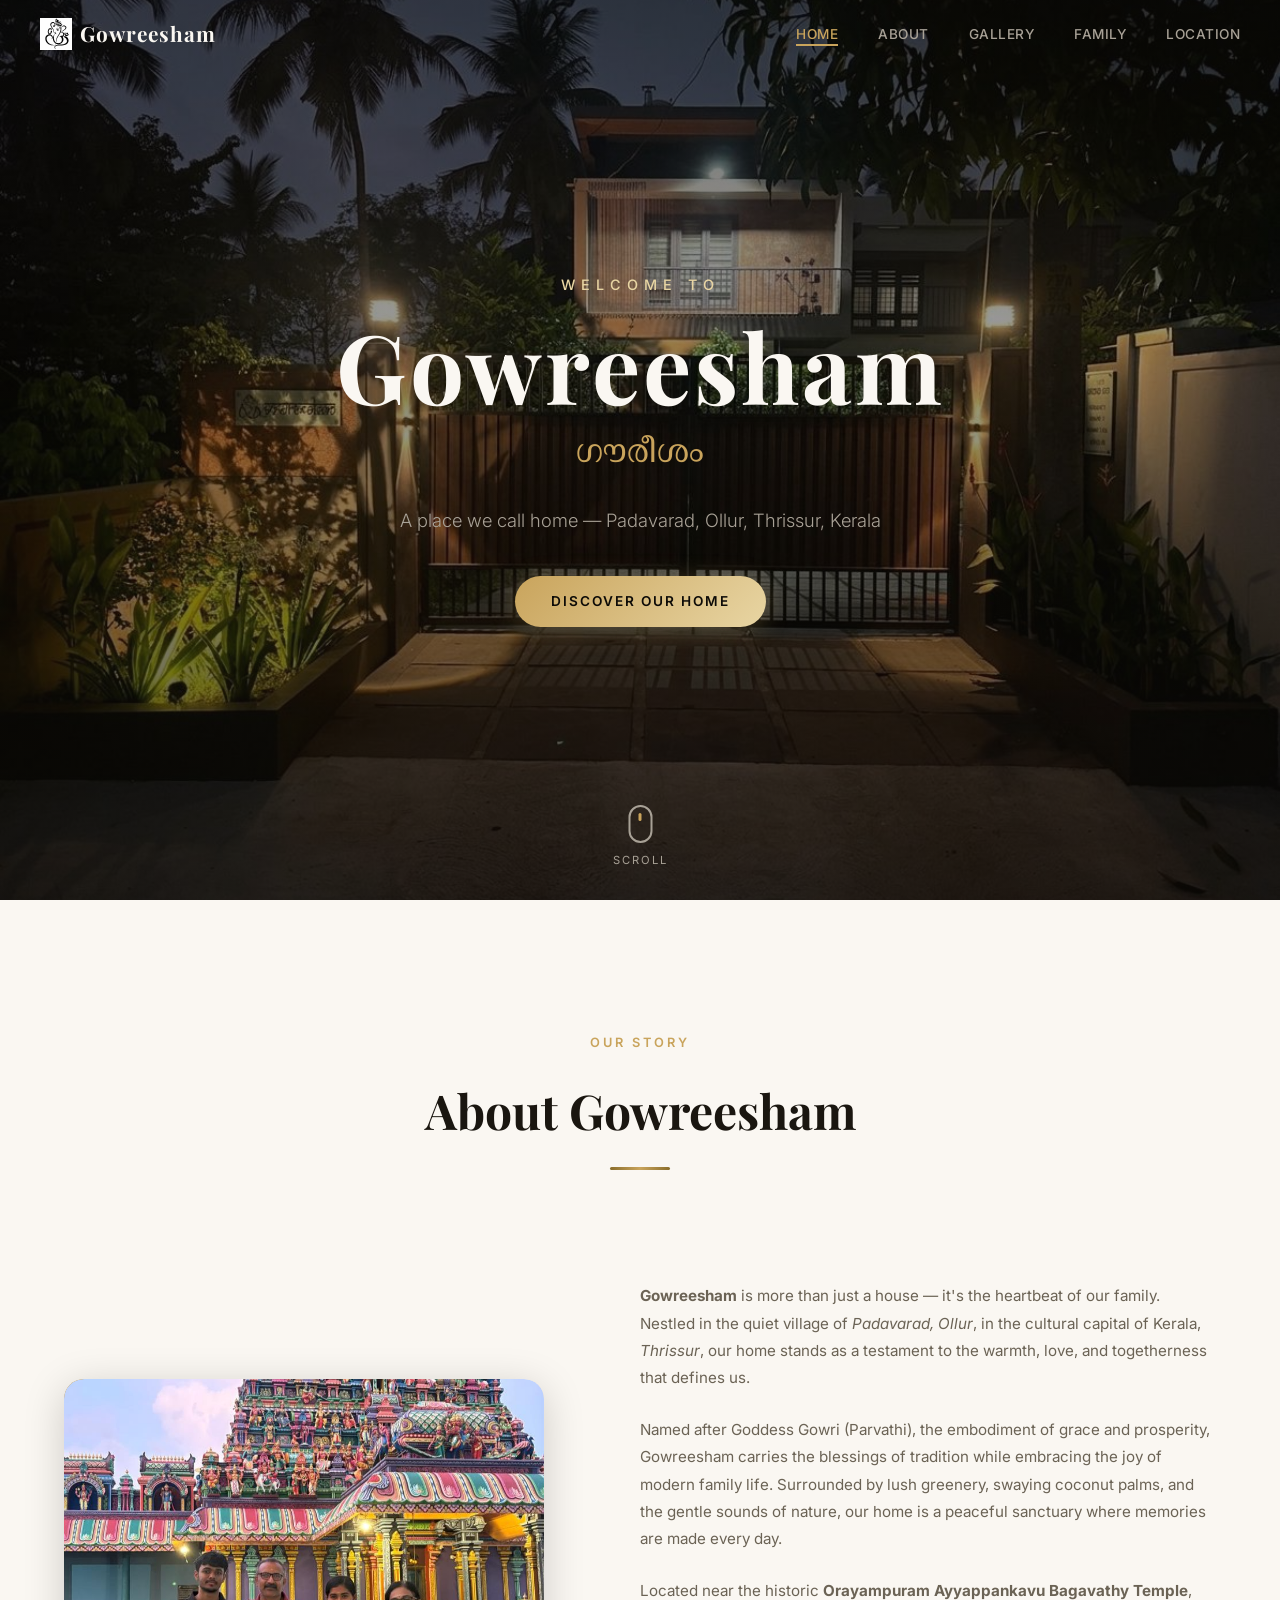
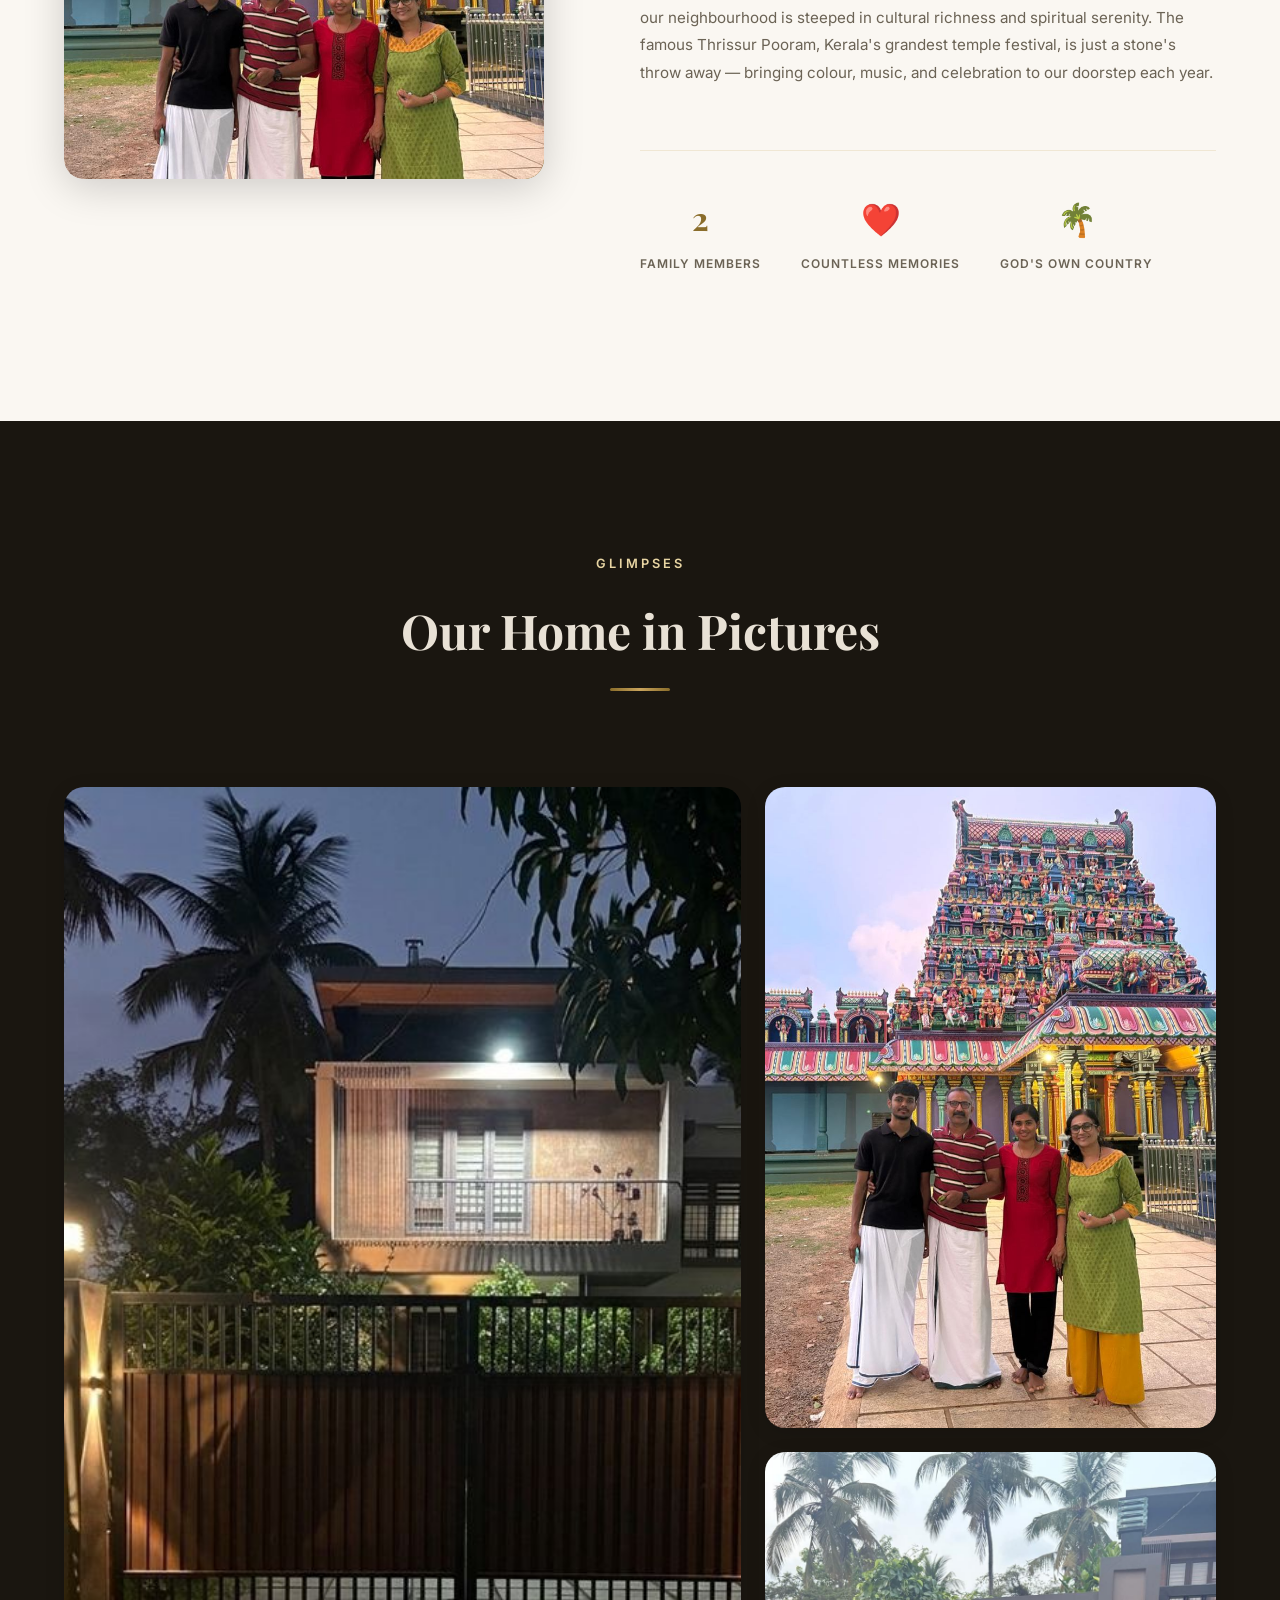
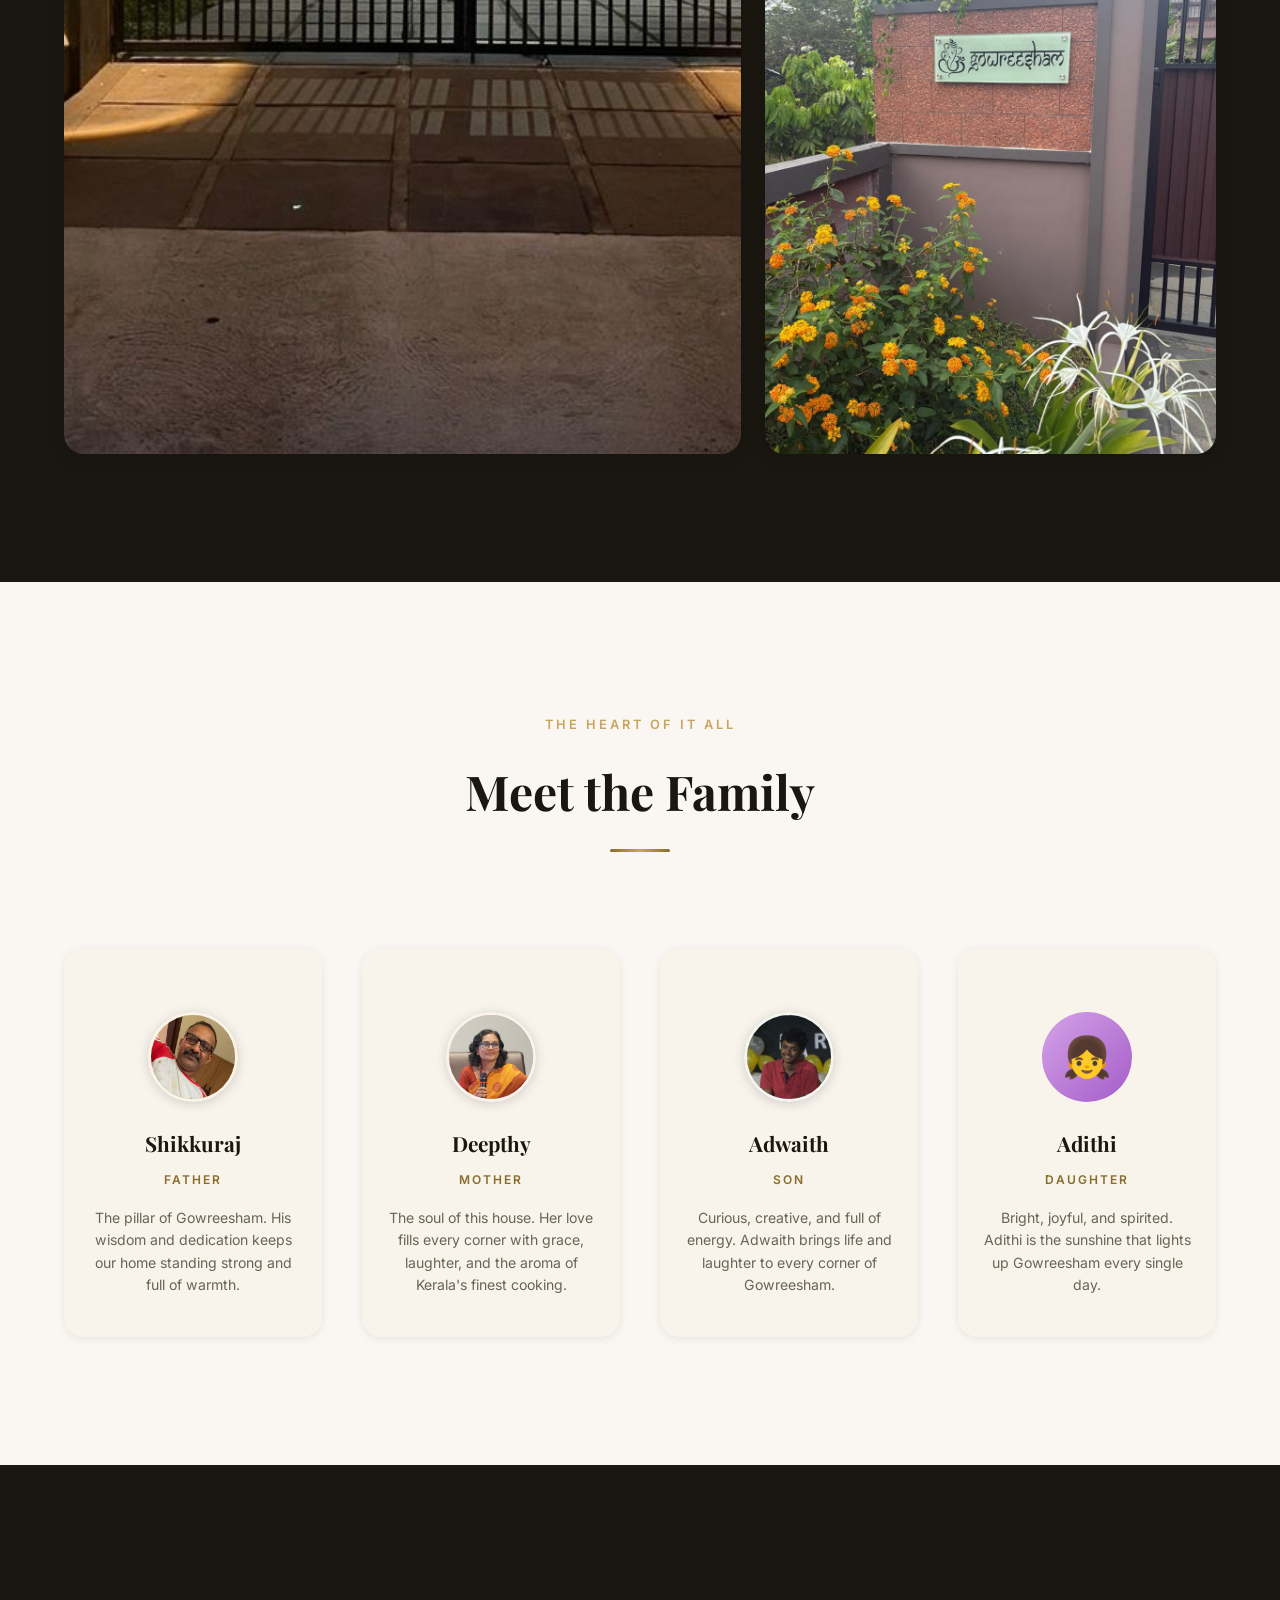
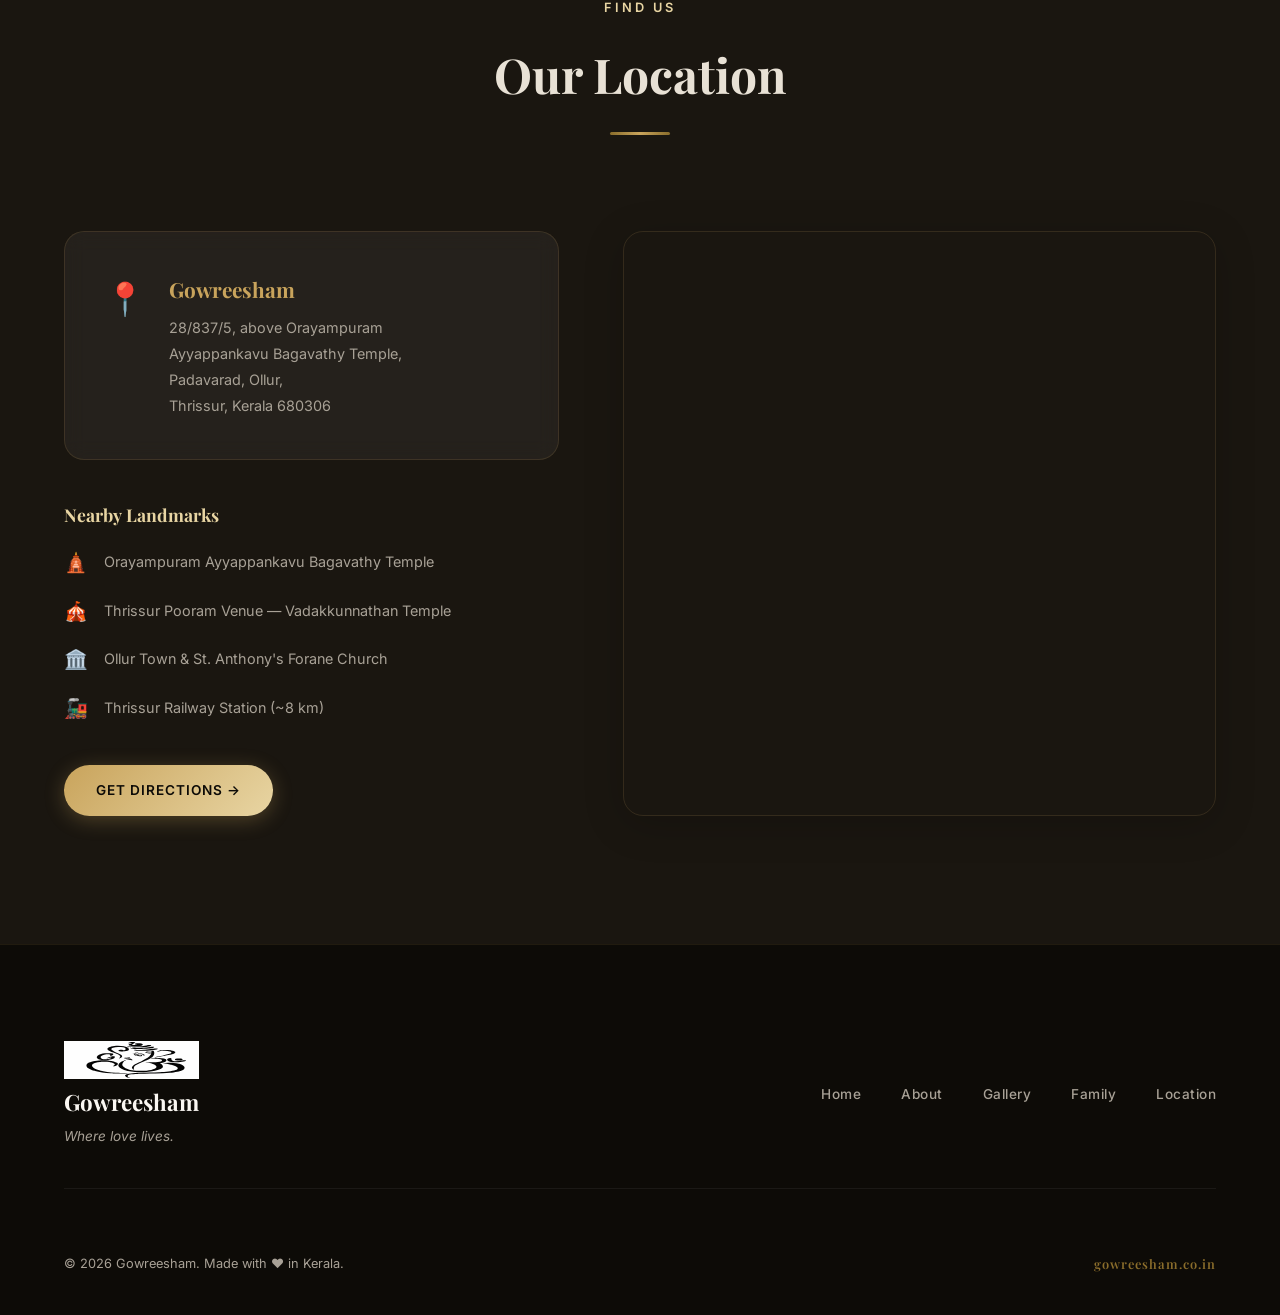
==== commit 606c6809: "images/ restructure and logo" ====
--- a/index.html
+++ b/index.html
@@ -20,7 +20,7 @@
   <!-- ===================== NAVIGATION ===================== -->
   <nav id="main-nav" class="nav">
     <div class="nav__brand">
-      <span class="nav__logo">🏠</span>
+      <img src="images/logo/g.svg" alt="Gowreesham Logo" class="nav__logo" />
       <span class="nav__name">Gowreesham</span>
     </div>
     <button id="nav-toggle" class="nav__toggle" aria-label="Toggle navigation">
@@ -144,7 +144,7 @@
       <div class="family__grid">
         <div class="family__card" id="member-shikkuraj">
           <div class="family__avatar family__avatar--dad">
-            <img src="images/shikkuraj.jpg" alt="Shikkuraj" class="family__photo" onerror="this.style.display='none'" onload="this.parentElement.querySelector('.family__emoji').style.display='none'" />
+            <img src="images/members/shikkuraj.jpg" alt="Shikkuraj" class="family__photo" onerror="this.style.display='none'" onload="this.parentElement.querySelector('.family__emoji').style.display='none'" />
             <span class="family__emoji">👨</span>
           </div>
           <h3 class="family__name">Shikkuraj</h3>
@@ -153,7 +153,7 @@
         </div>
         <div class="family__card" id="member-deepthy">
           <div class="family__avatar family__avatar--mom">
-            <img src="images/deepthy.jpg" alt="Deepthy" class="family__photo" onerror="this.style.display='none'" onload="this.parentElement.querySelector('.family__emoji').style.display='none'" />
+            <img src="images/members/deepthy.jpg" alt="Deepthy" class="family__photo" onerror="this.style.display='none'" onload="this.parentElement.querySelector('.family__emoji').style.display='none'" />
             <span class="family__emoji">👩</span>
           </div>
           <h3 class="family__name">Deepthy</h3>
@@ -162,16 +162,16 @@
         </div>
         <div class="family__card" id="member-adwaith">
           <div class="family__avatar family__avatar--son">
-            <img src="images/adwaith.jpg" alt="Adwaith" class="family__photo" onerror="this.style.display='none'" onload="this.parentElement.querySelector('.family__emoji').style.display='none'" />
+            <img src="images/members/adwaith.jpg" alt="Adwaith" class="family__photo" onerror="this.style.display='none'" onload="this.parentElement.querySelector('.family__emoji').style.display='none'" />
             <span class="family__emoji">👦</span>
           </div>
           <h3 class="family__name">Adwaith</h3>
           <span class="family__role">Son</span>
           <p class="family__desc">Curious, creative, and full of energy. Adwaith brings life and laughter to every corner of Gowreesham.</p>
         </div>
-        <div class="family__card" id="member-adithi">
+        <div class="family__card" id="member-adichi">
           <div class="family__avatar family__avatar--daughter">
-            <img src="images/adithi.jpg" alt="Adithi" class="family__photo" onerror="this.style.display='none'" onload="this.parentElement.querySelector('.family__emoji').style.display='none'" />
+            <img src="images/members/adichi.jpg" alt="Adithi" class="family__photo" onerror="this.style.display='none'" onload="this.parentElement.querySelector('.family__emoji').style.display='none'" />
             <span class="family__emoji">👧</span>
           </div>
           <h3 class="family__name">Adithi</h3>
@@ -220,7 +220,7 @@
               </li>
             </ul>
           </div>
-          <a href="https://maps.app.goo.gl/qQz4K2kpyGpWbKSN6?g_st=ic" target="_blank" rel="noopener noreferrer" class="location__directions-btn" id="directions-btn">
+          <a href="https://maps.app.goo.gl/TrjmhcP48Hbmyrzv8" target="_blank" rel="noopener noreferrer" class="location__directions-btn" id="directions-btn">
             Get Directions →
           </a>
         </div>
@@ -246,7 +246,7 @@
     <div class="container">
       <div class="footer__top">
         <div class="footer__brand">
-          <span class="footer__logo">🏠</span>
+          <img src="images/logo/g.svg" alt="Gowreesham Logo" class="footer__logo" />
           <span class="footer__name">Gowreesham</span>
           <p class="footer__tagline">Where love lives.</p>
         </div>
--- a/style.css
+++ b/style.css
@@ -193,7 +193,9 @@
 }
 
 .nav__logo {
-  font-size: 1.5rem;
+  height: 32px;
+  width: auto;
+  display: block;
 }
 
 .nav__name {
@@ -823,7 +825,9 @@
 }
 
 .footer__logo {
-  font-size: 1.8rem;
+  height: 38px;
+  width: auto;
+  display: block;
 }
 
 .footer__name {
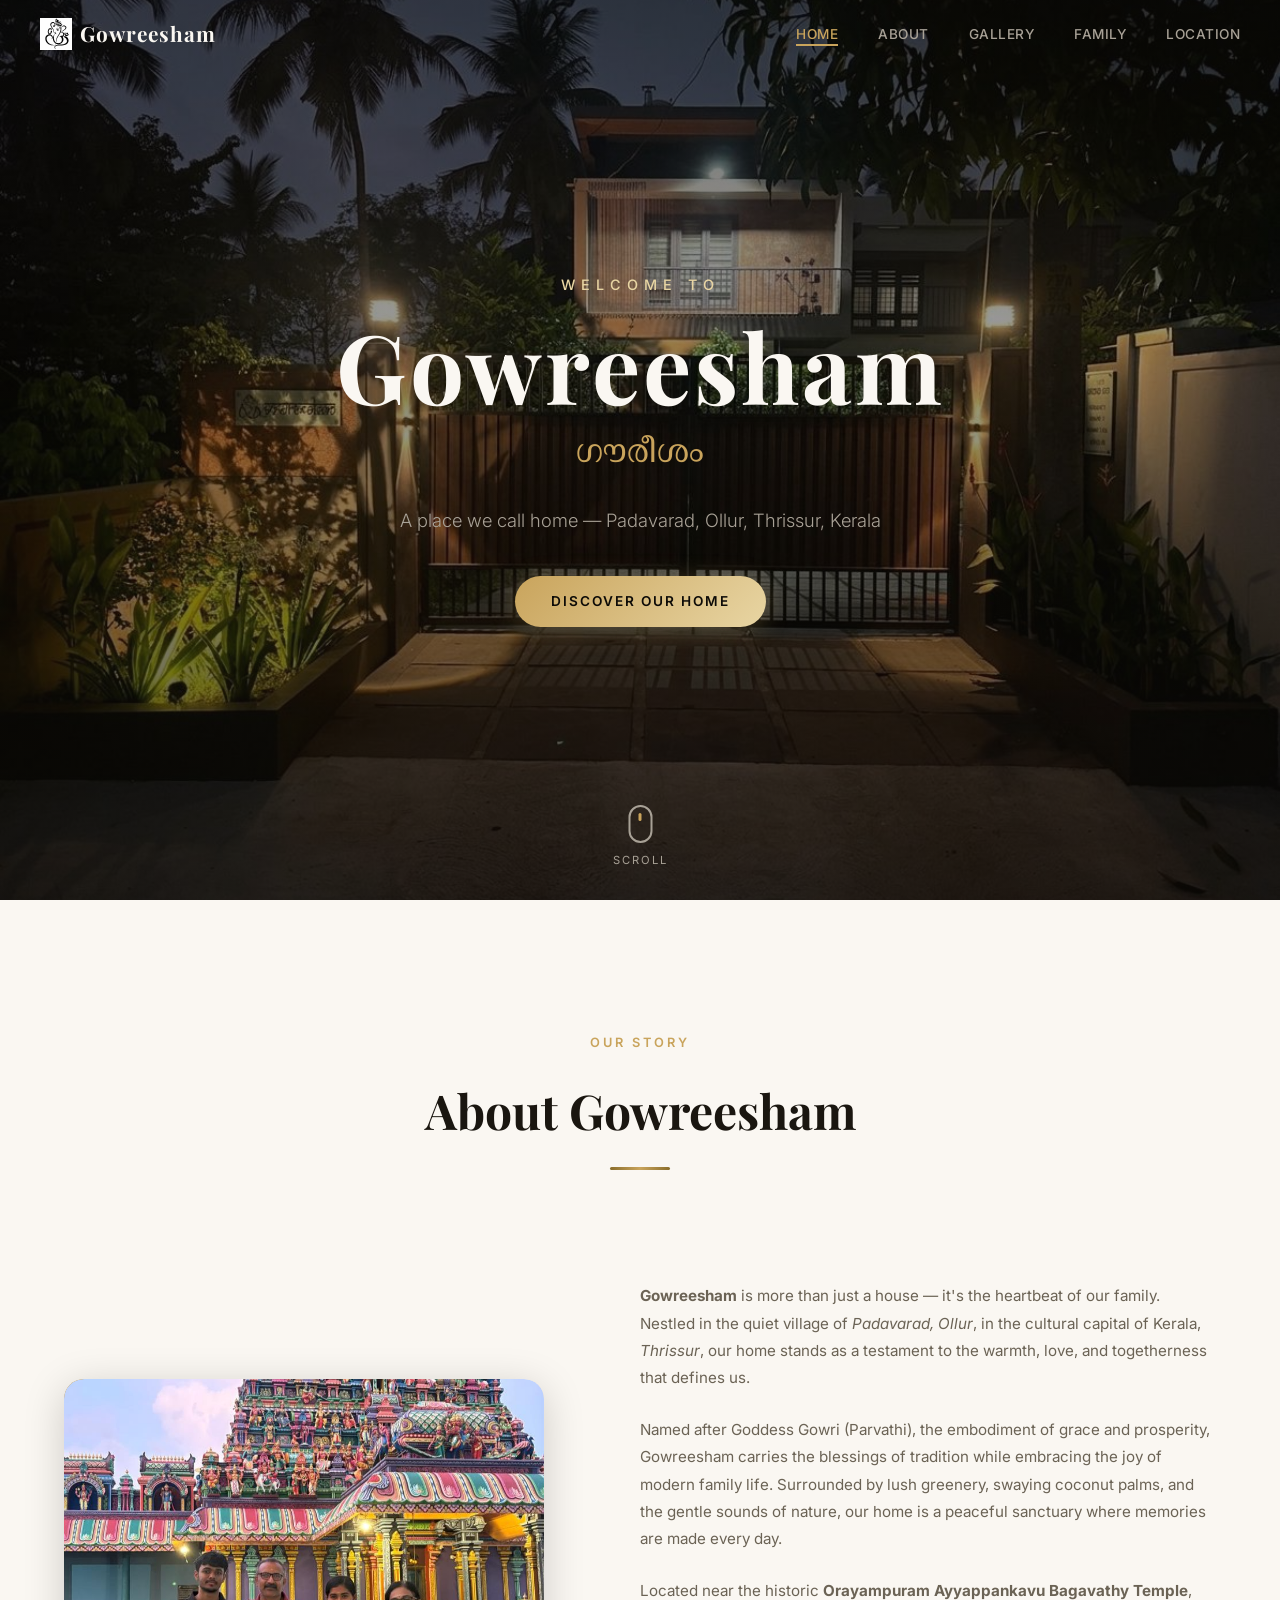
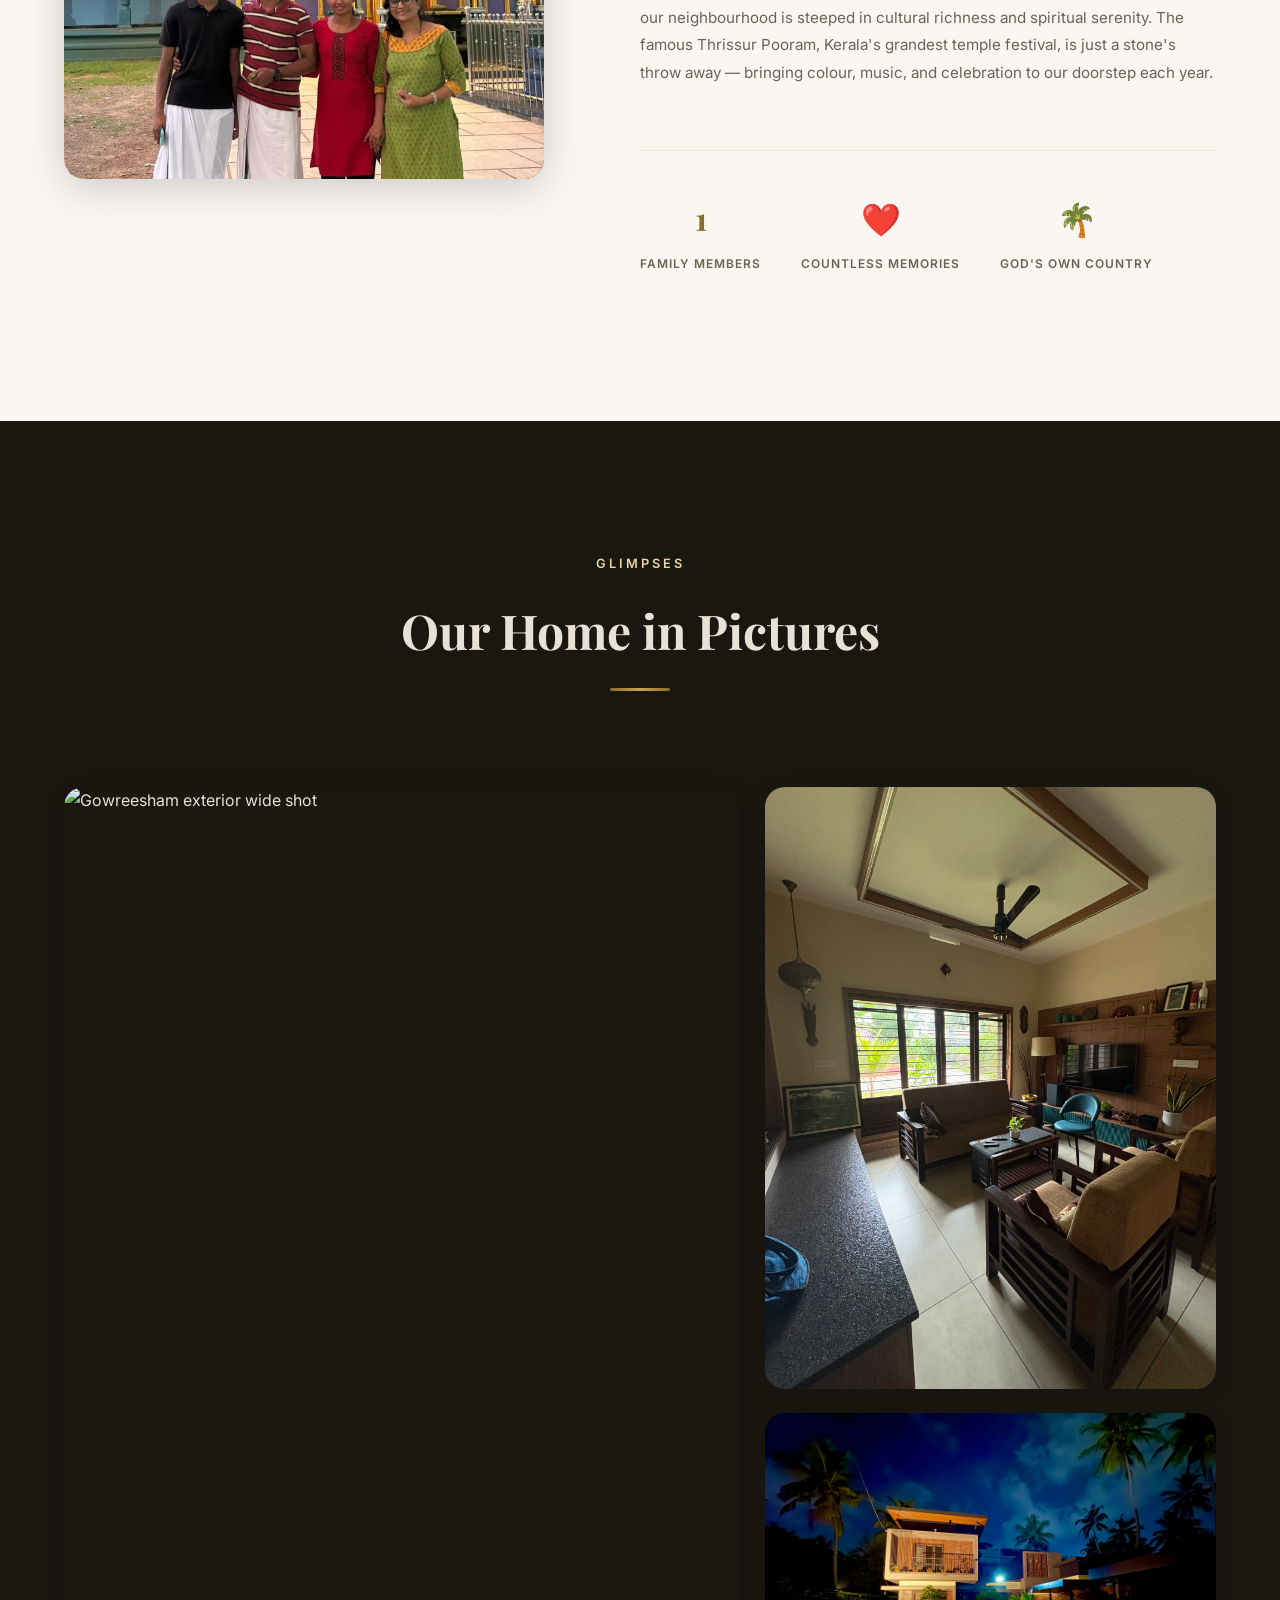
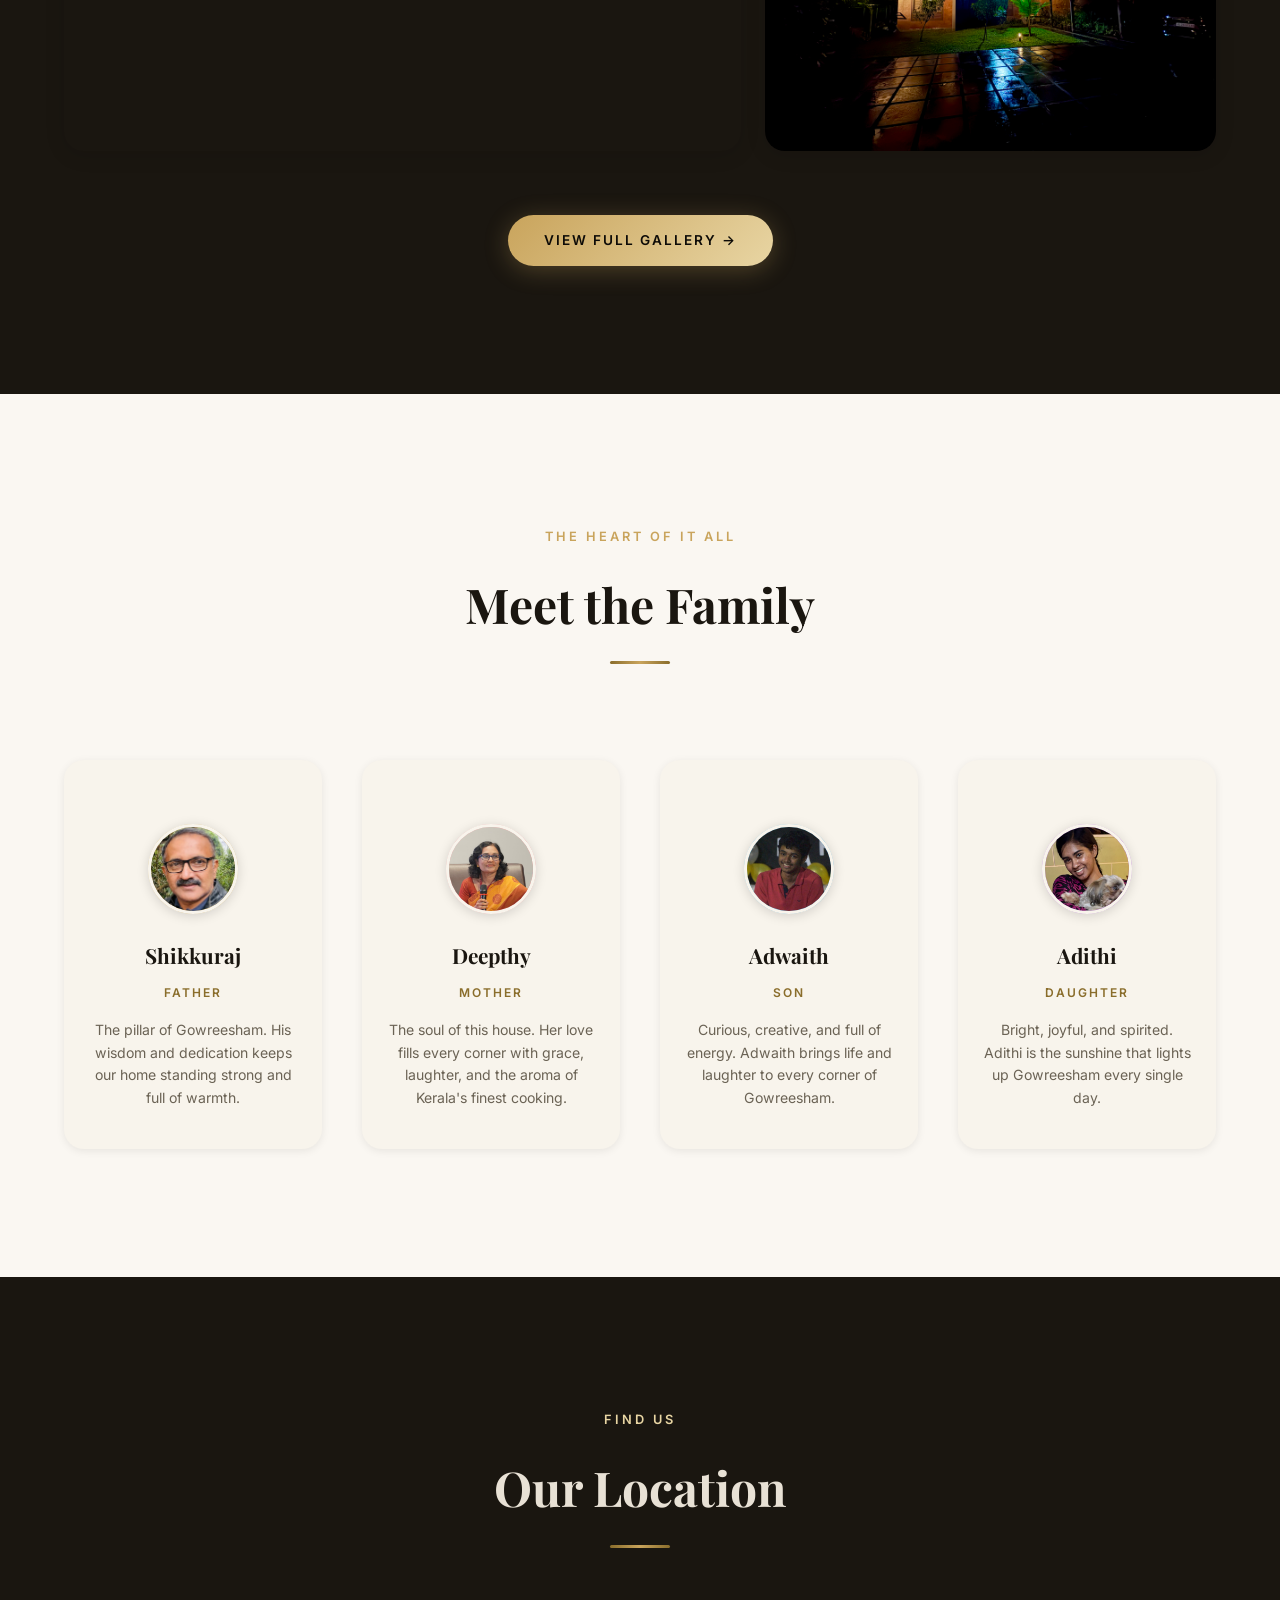
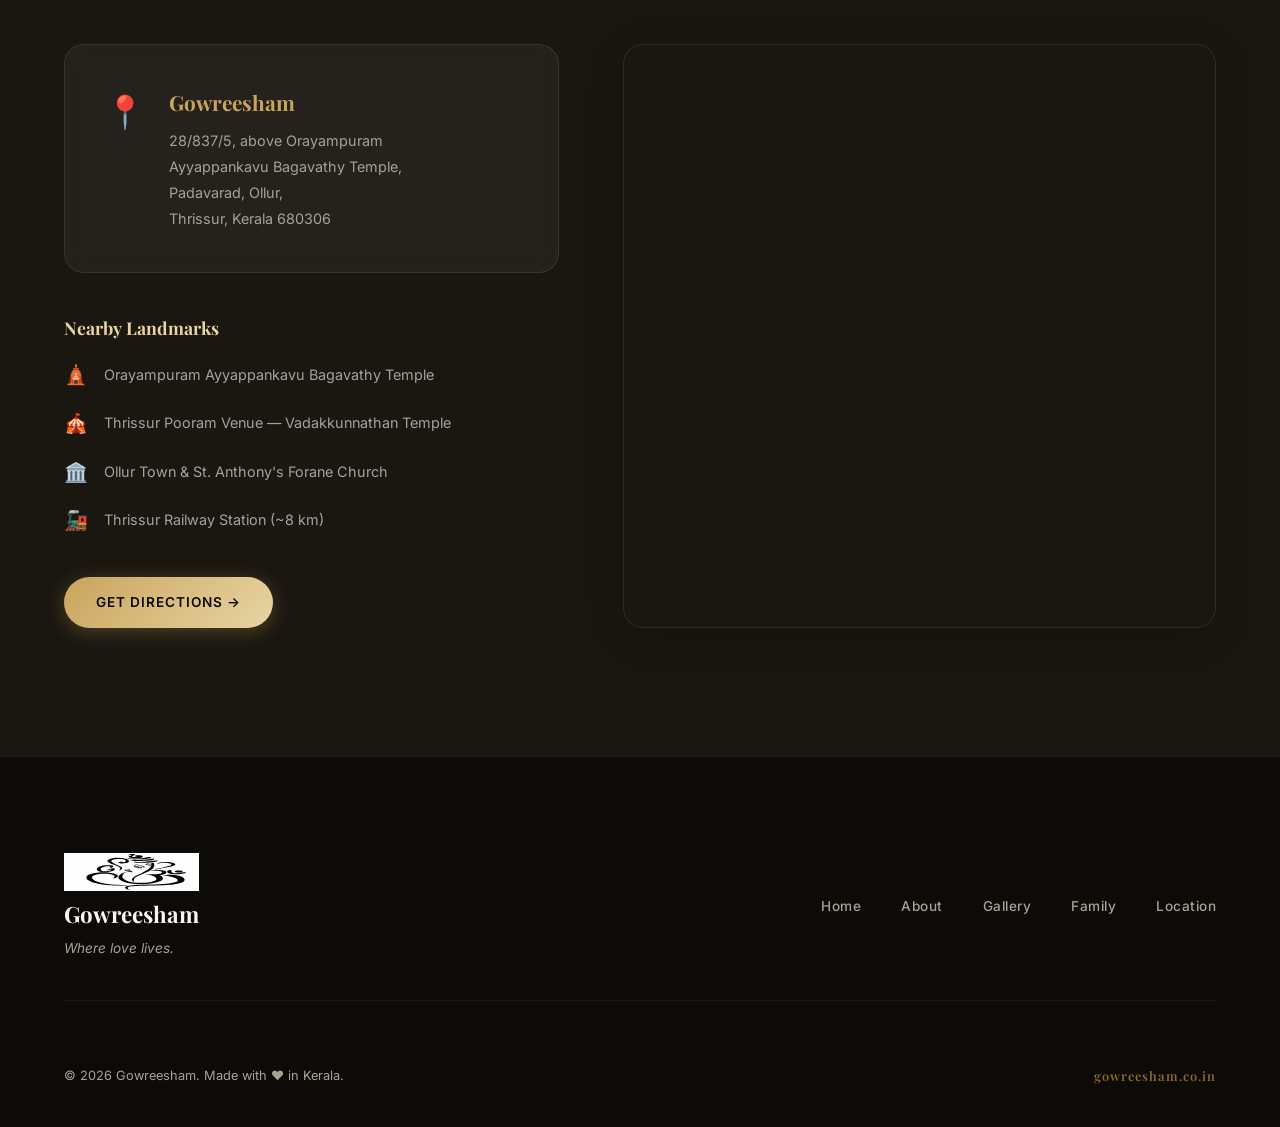
==== commit 1499338d: "added new gallery" ====
--- a/index.html
+++ b/index.html
@@ -29,7 +29,7 @@
     <ul id="nav-links" class="nav__links">
       <li><a href="#home">Home</a></li>
       <li><a href="#about">About</a></li>
-      <li><a href="#gallery">Gallery</a></li>
+      <li><a href="gallery.html">Gallery</a></li>
       <li><a href="#family">Family</a></li>
       <li><a href="#location">Location</a></li>
     </ul>
@@ -67,7 +67,7 @@
       <div class="about__grid">
         <div class="about__image-wrapper">
           <div class="about__image-frame">
-            <img src="images/interior.png" alt="Interior of Gowreesham home" class="about__image" loading="lazy" />
+            <img src="images/family-photo.png" alt="Interior of Gowreesham home" class="about__image" loading="lazy" />
           </div>
         </div>
         <div class="about__text">
@@ -99,7 +99,7 @@
     </div>
   </section>
 
-  <!-- ===================== GALLERY ===================== -->
+  <!-- ===================== GALLERY PREVIEW ===================== -->
   <section id="gallery" class="gallery section section--dark">
     <div class="container">
       <div class="section__header">
@@ -109,26 +109,29 @@
       </div>
       <div class="gallery__grid">
         <div class="gallery__item gallery__item--large">
-          <img src="images/hero.png" alt="Gowreesham exterior view" loading="lazy" />
+          <img src="images/exterior/ext5.png" alt="Gowreesham exterior wide shot" loading="lazy" />
           <div class="gallery__caption">
-            <h3>The Welcome</h3>
-            <p>Our home bathed in golden evening light</p>
+            <h3>The Exterior</h3>
+            <p>Gowreesham in all its glory</p>
           </div>
         </div>
         <div class="gallery__item">
-          <img src="images/interior.png" alt="Warm interiors of Gowreesham" loading="lazy" />
+          <img src="images/interior/living-room.JPG" alt="Gowreesham living room" loading="lazy" />
           <div class="gallery__caption">
-            <h3>Warmth Within</h3>
-            <p>Where stories unfold by lamplight</p>
+            <h3>Living Room</h3>
+            <p>The heart of family gatherings</p>
           </div>
         </div>
         <div class="gallery__item">
-          <img src="images/garden.png" alt="The lush gardens of Gowreesham" loading="lazy" />
+          <img src="images/exterior/night-view.JPG" alt="Gowreesham at night" loading="lazy" />
           <div class="gallery__caption">
-            <h3>Our Garden</h3>
-            <p>A little paradise in Kerala's greenery</p>
-          </div>
-        </div>
+            <h3>Night View</h3>
+            <p>Gowreesham glowing under the stars</p>
+          </div>
+        </div>
+      </div>
+      <div class="gallery__cta-wrap">
+        <a href="gallery.html" class="gallery__cta" id="gallery-cta">View Full Gallery →</a>
       </div>
     </div>
   </section>
@@ -169,9 +172,9 @@
           <span class="family__role">Son</span>
           <p class="family__desc">Curious, creative, and full of energy. Adwaith brings life and laughter to every corner of Gowreesham.</p>
         </div>
-        <div class="family__card" id="member-adichi">
+        <div class="family__card" id="member-adithi">
           <div class="family__avatar family__avatar--daughter">
-            <img src="images/members/adichi.jpg" alt="Adithi" class="family__photo" onerror="this.style.display='none'" onload="this.parentElement.querySelector('.family__emoji').style.display='none'" />
+            <img src="images/members/adithi.jpg" alt="Adithi" class="family__photo" onerror="this.style.display='none'" onload="this.parentElement.querySelector('.family__emoji').style.display='none'" />
             <span class="family__emoji">👧</span>
           </div>
           <h3 class="family__name">Adithi</h3>
@@ -253,7 +256,7 @@
         <div class="footer__links">
           <a href="#home">Home</a>
           <a href="#about">About</a>
-          <a href="#gallery">Gallery</a>
+          <a href="gallery.html">Gallery</a>
           <a href="#family">Family</a>
           <a href="#location">Location</a>
         </div>
--- a/style.css
+++ b/style.css
@@ -572,6 +572,31 @@
   color: var(--color-text-light-muted);
 }
 
+.gallery__cta-wrap {
+  text-align: center;
+  margin-top: var(--space-xl);
+}
+
+.gallery__cta {
+  display: inline-block;
+  padding: 14px 36px;
+  font-family: var(--font-body);
+  font-size: 0.85rem;
+  font-weight: 600;
+  letter-spacing: 2px;
+  text-transform: uppercase;
+  color: var(--color-bg-primary);
+  background: linear-gradient(135deg, var(--color-gold), var(--color-gold-light));
+  border-radius: var(--radius-xl);
+  transition: transform var(--transition-base), box-shadow var(--transition-base);
+  box-shadow: 0 4px 25px rgba(201, 164, 92, 0.3);
+}
+
+.gallery__cta:hover {
+  transform: translateY(-3px) scale(1.03);
+  box-shadow: 0 8px 40px rgba(201, 164, 92, 0.5);
+}
+
 /* ============================================
    FAMILY
    ============================================ */
